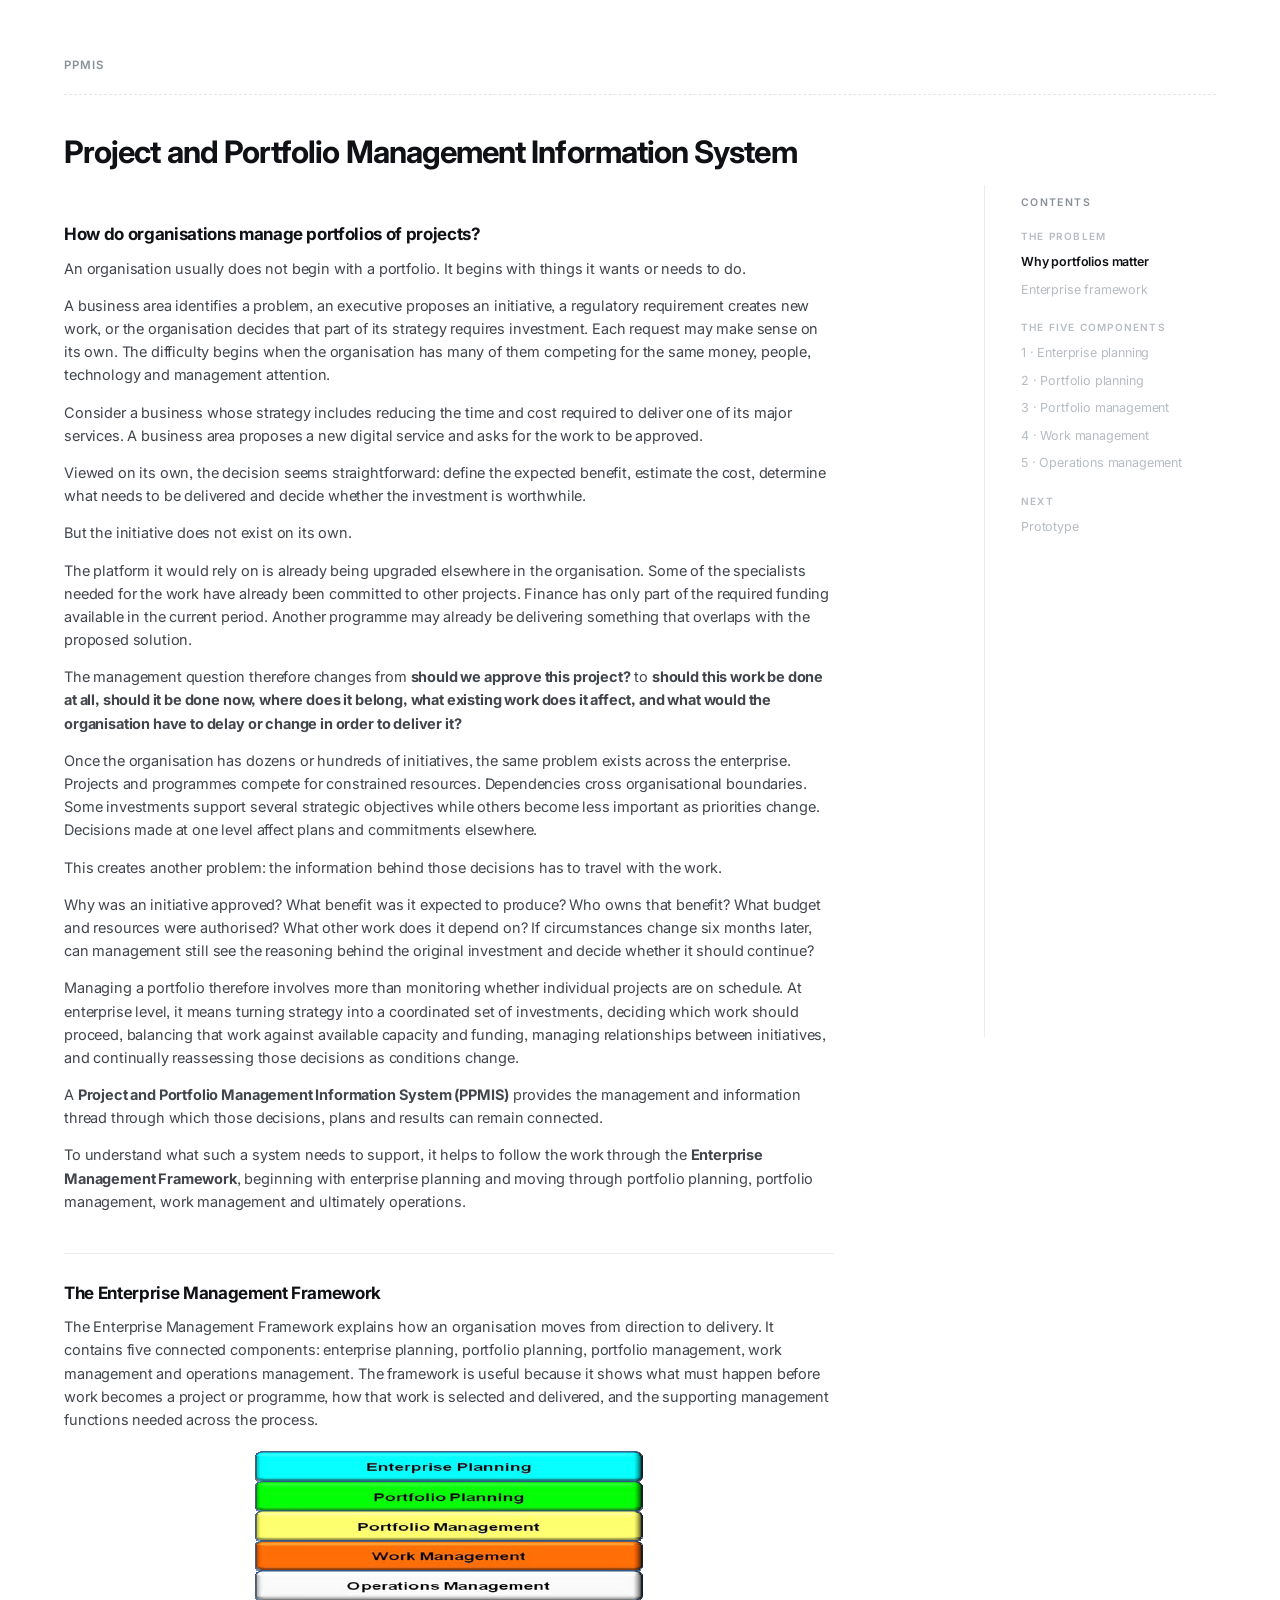
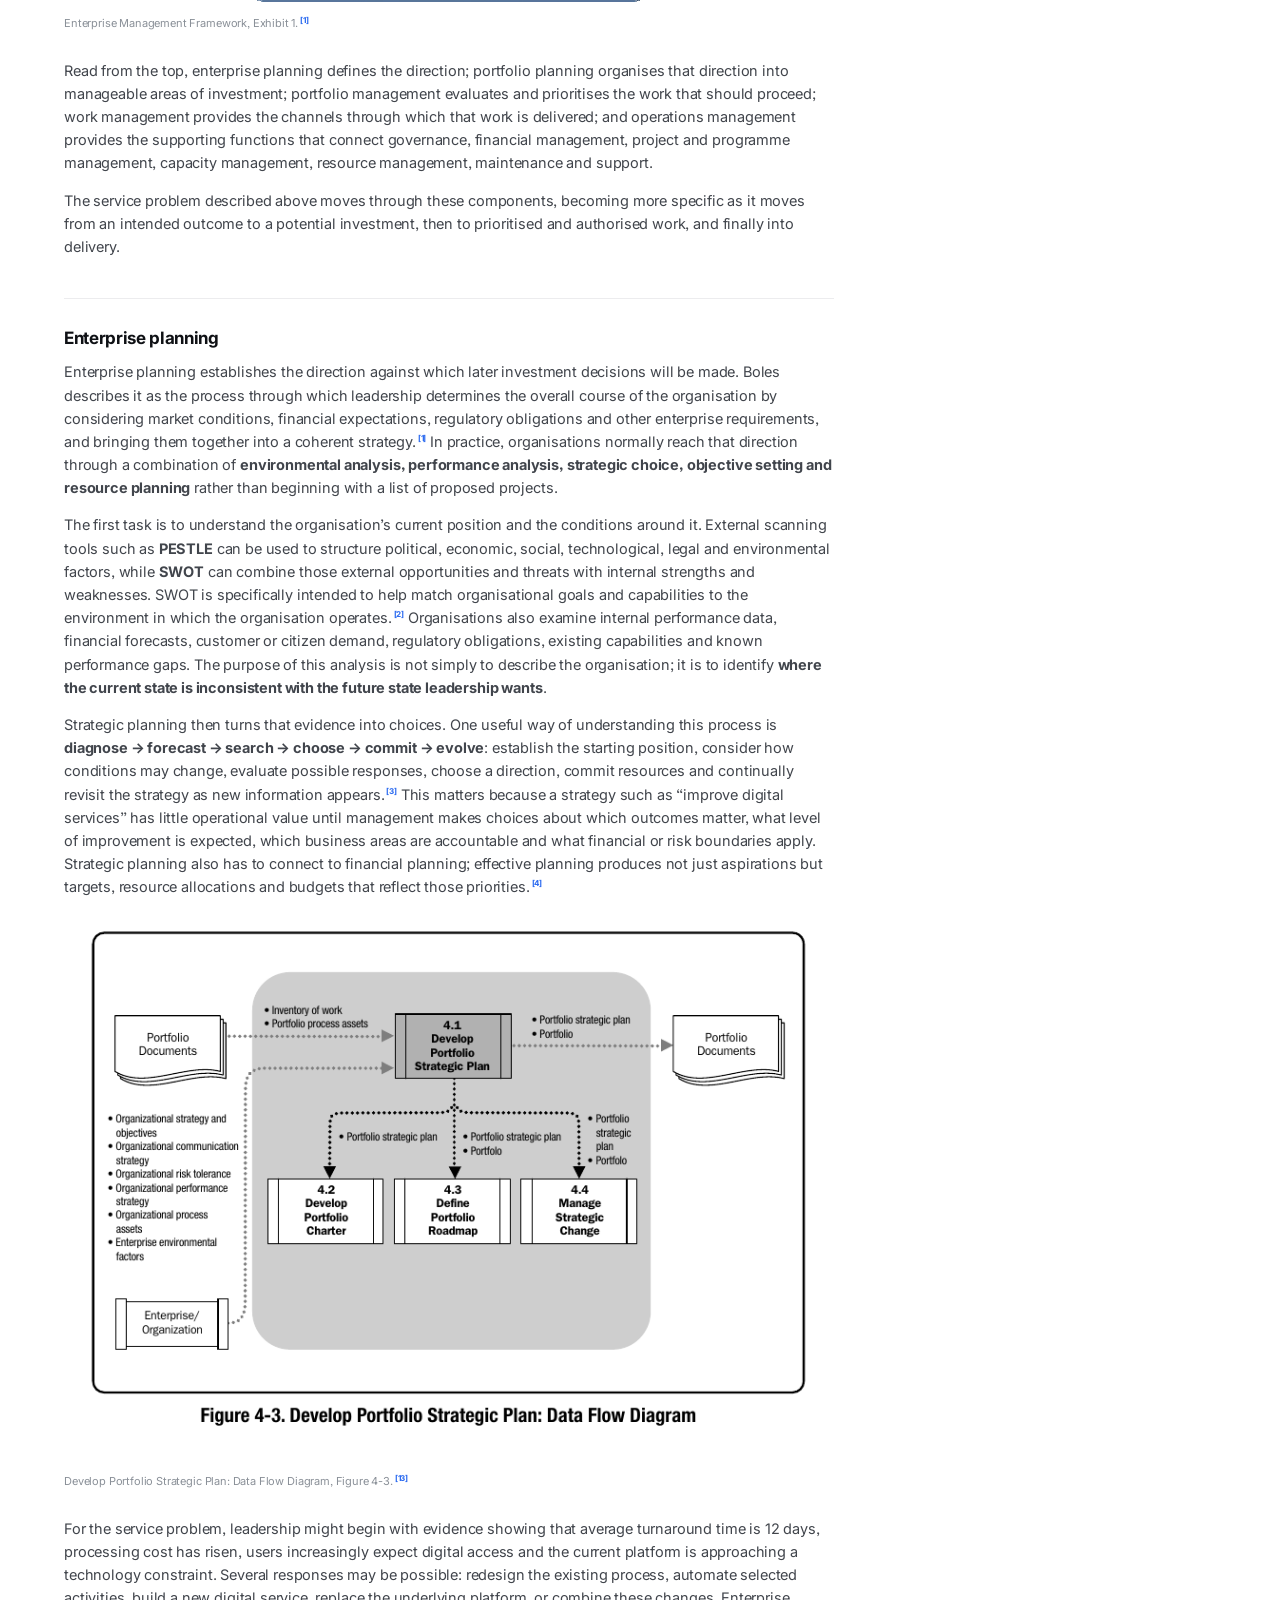
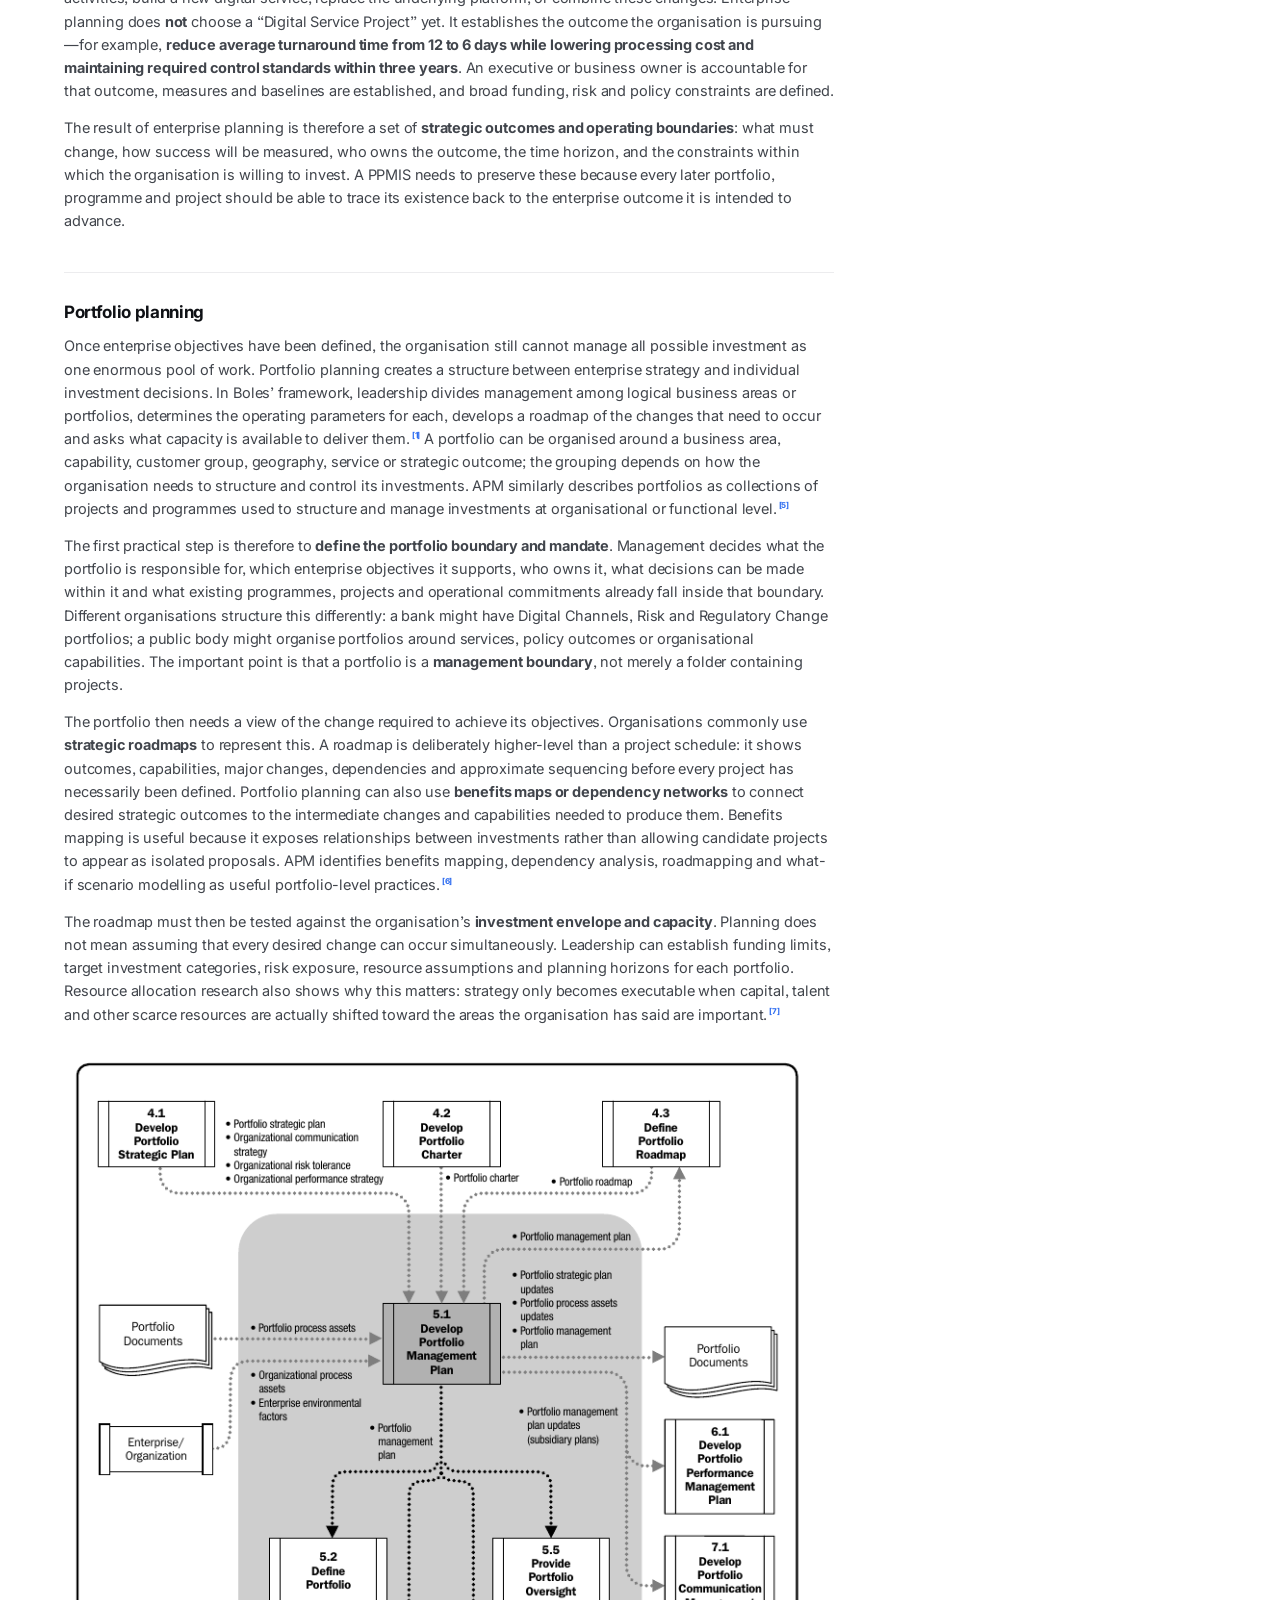
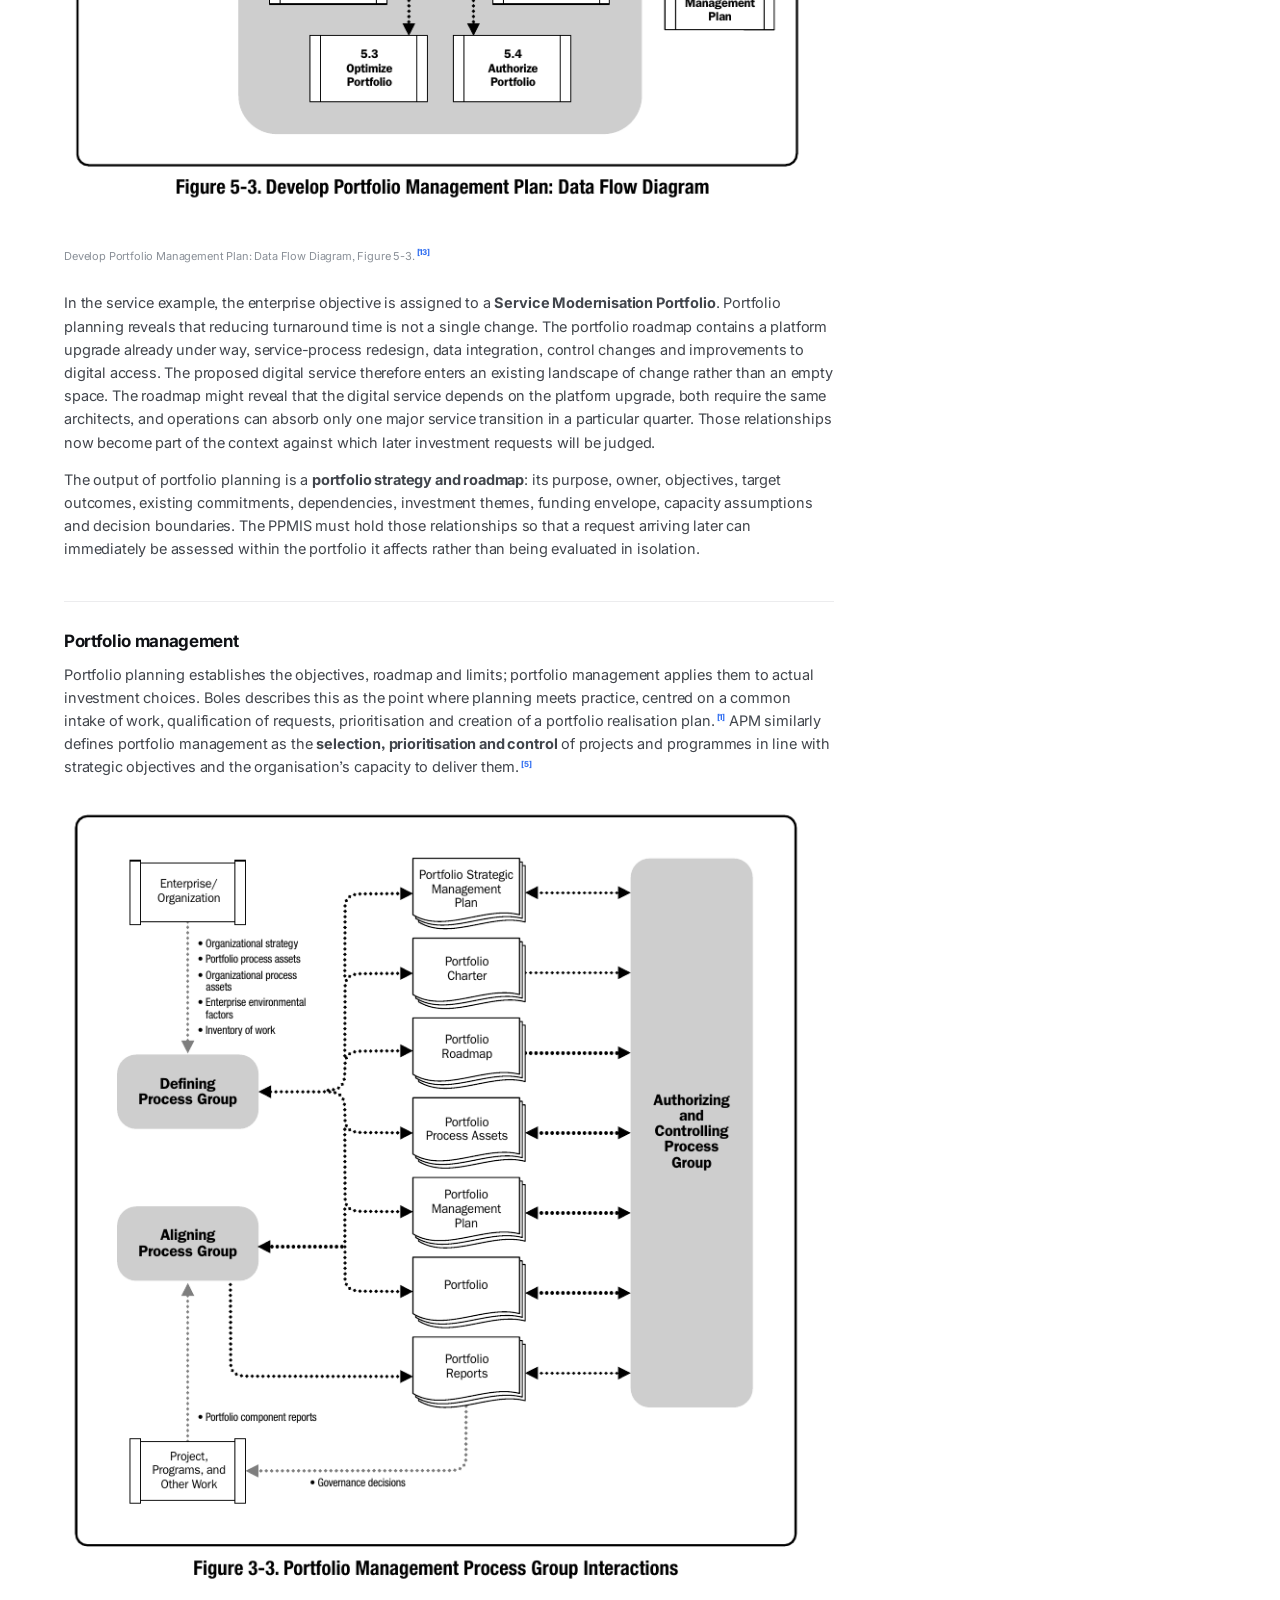
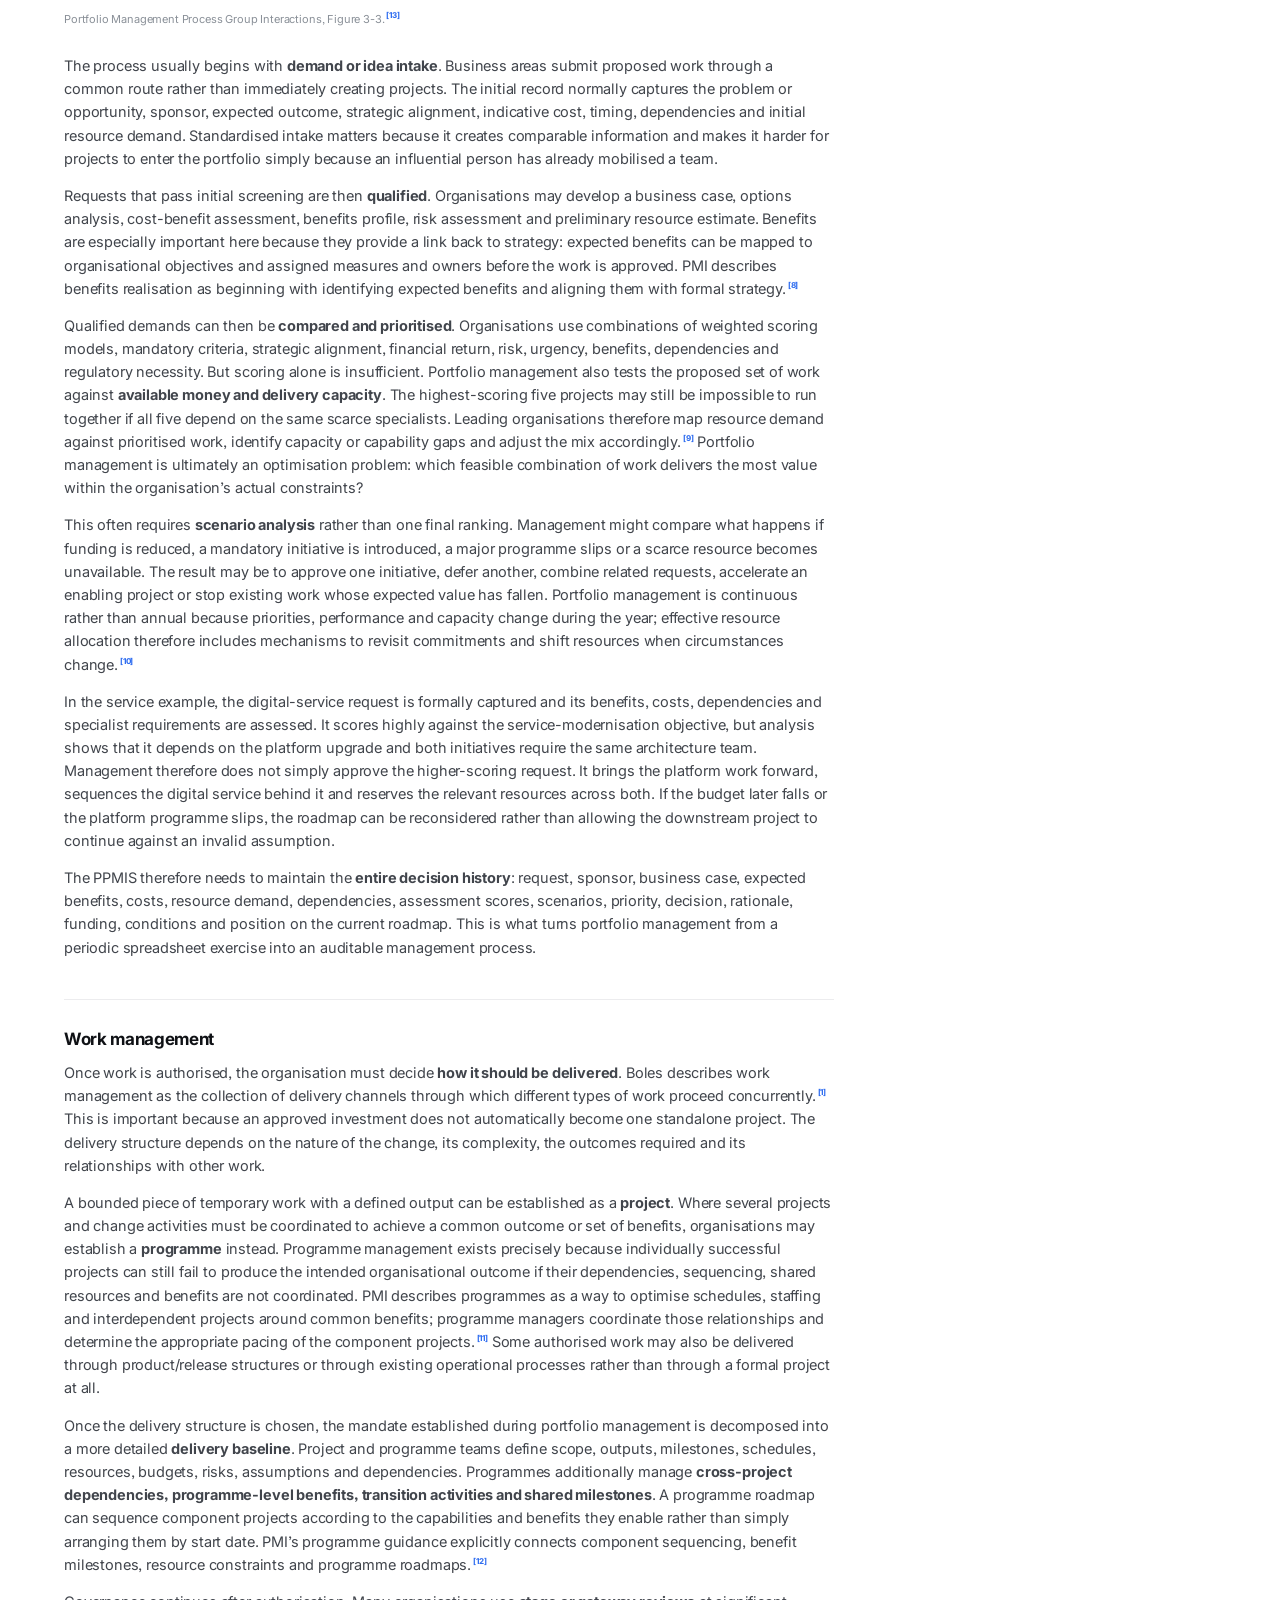
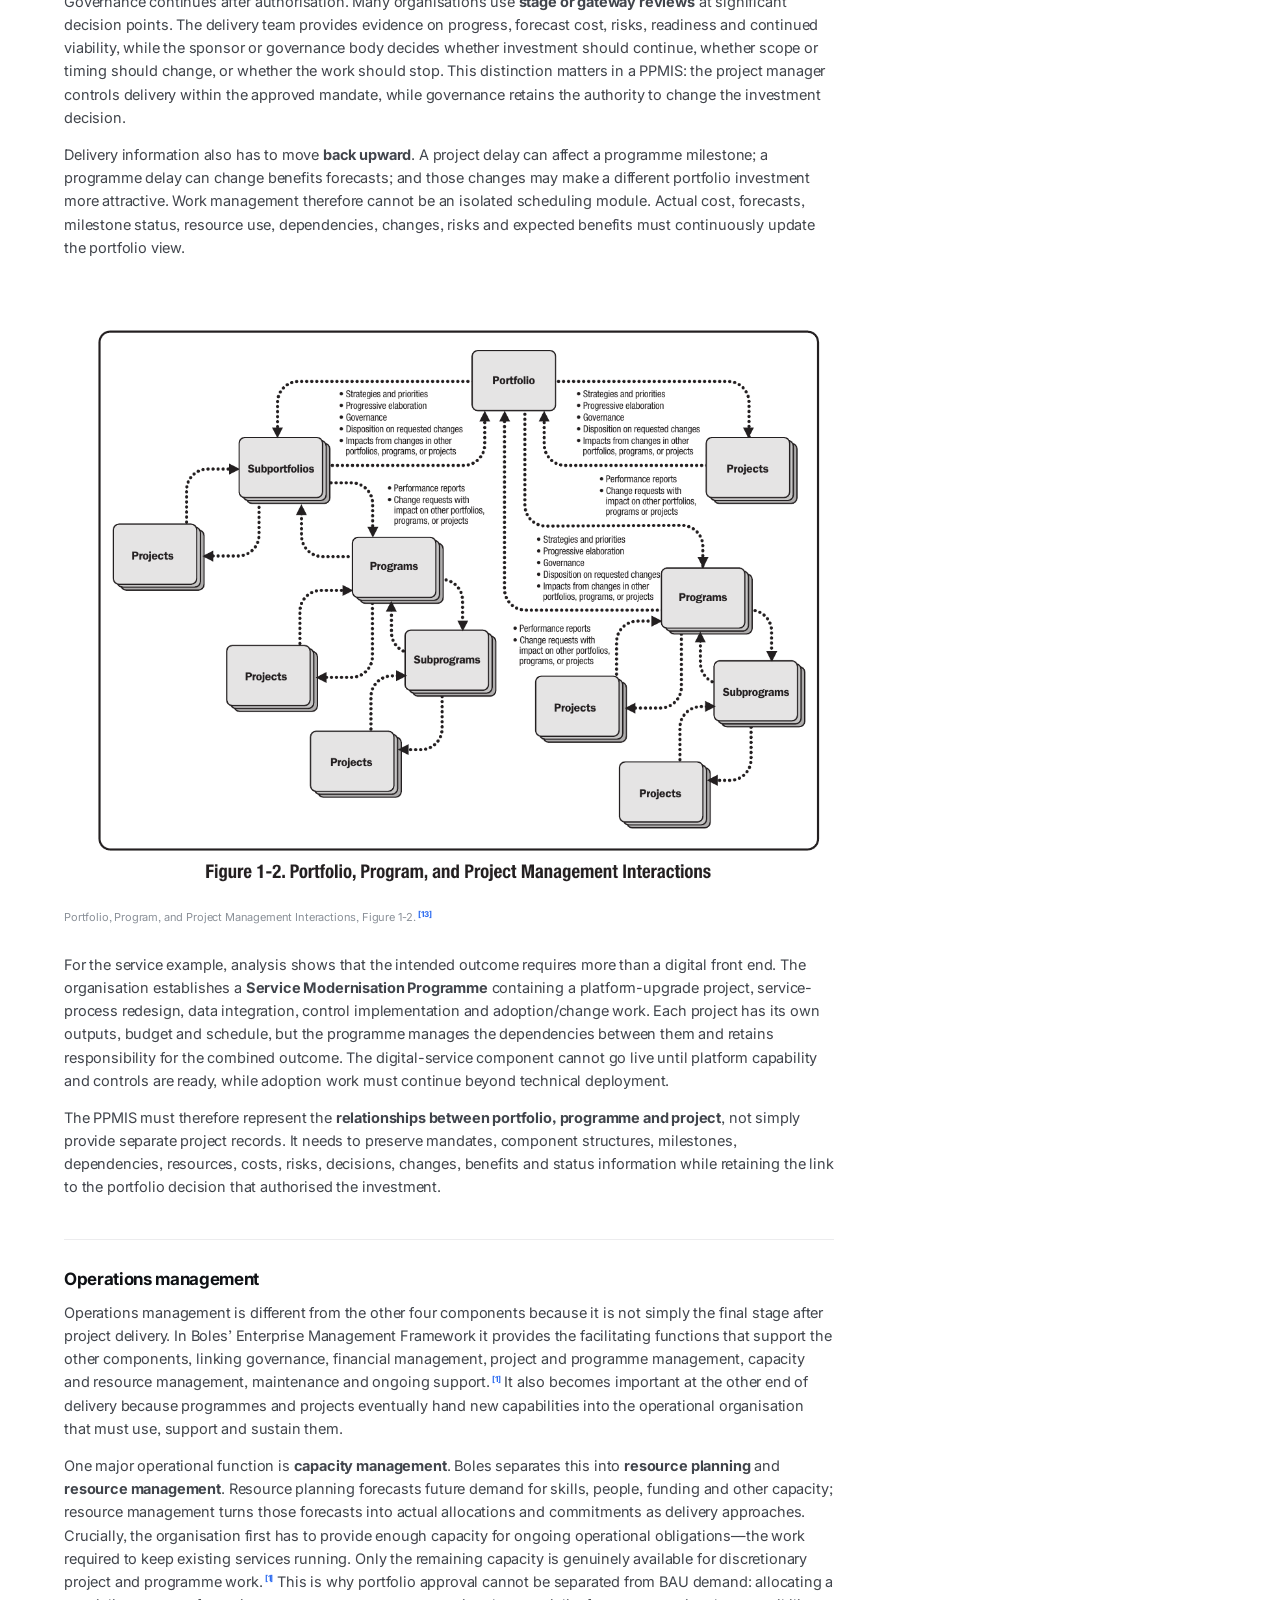
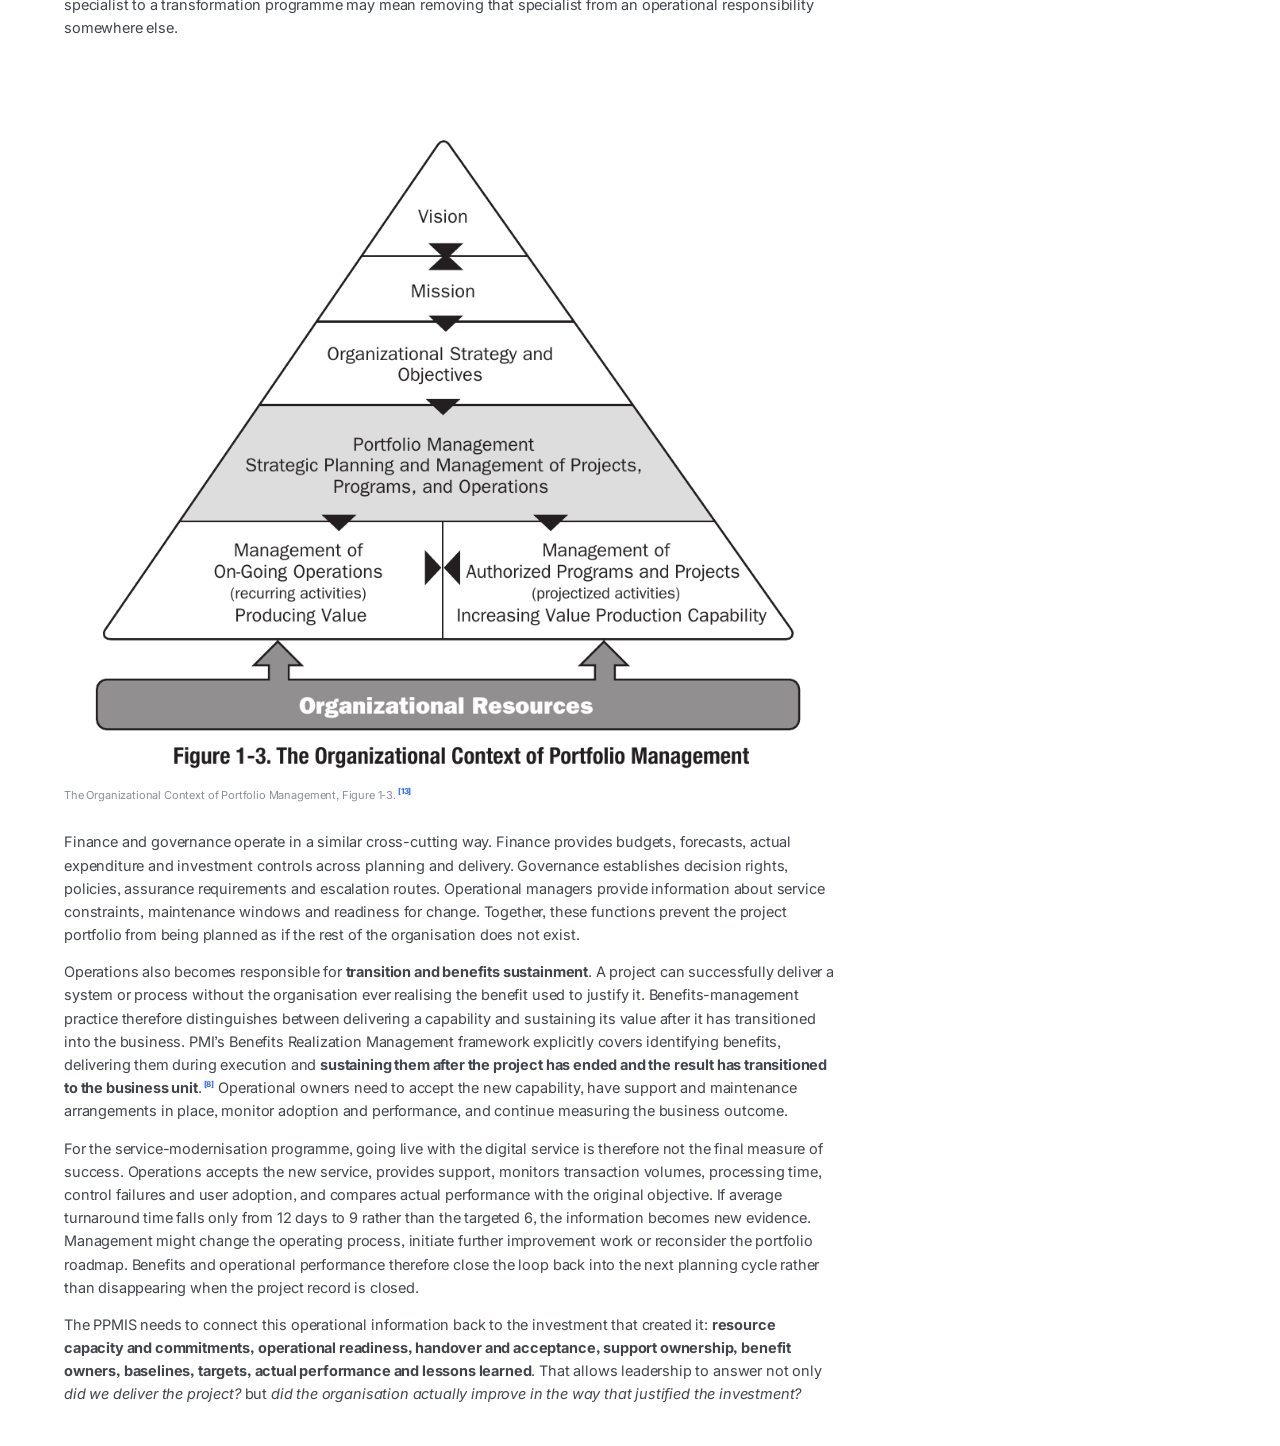
==== index.html @ 1fce7e05 "PPMIS" ====
<!doctype html>
<html lang="en">
  <head>
    <meta charset="UTF-8" />
    <meta name="viewport" content="width=device-width, initial-scale=1.0" />
    <title>PPMIS: From enterprise direction to delivered value</title>
    <link rel="preconnect" href="https://fonts.googleapis.com" />
    <link rel="preconnect" href="https://fonts.gstatic.com" crossorigin />
    <link
      href="https://fonts.googleapis.com/css2?family=Inter:wght@400;500;600;700;800&amp;display=swap"
      rel="stylesheet"
    />
    <link rel="stylesheet" href="styles.css" />
    <style>
      .source-figure {
        margin: 20px 0 27px;
        padding: 0;
        border: 0;
        background: transparent;
      }
      .source-figure img {
        display: block;
        width: auto;
        max-width: 100%;
        height: auto;
        margin: 0 auto;
      }
      .source-figure.wide img {
        width: 100%;
      }
      .source-figure figcaption {
        margin-top: 13px;
        padding-top: 0;
        border-top: 0;
        color: var(--muted);
        font-size: 11px;
        line-height: 1.5;
      }
      .source-figure.plain {
        padding: 0;
        border: 0;
        background: transparent;
      }
      .source-figure.plain figcaption {
        padding-top: 0;
        border-top: 0;
      }
      .cite {
        margin-left: 2px;
        vertical-align: super;
        font-size: 8px;
        font-weight: 750;
        line-height: 0;
      }
      .cite a {
        color: var(--blue);
        text-decoration: none;
      }
      .cite a:hover,
      .cite a:focus-visible {
        text-decoration: underline;
      }
      .content {
        max-width: 820px;
        padding-right: 50px;
      }
      @media (max-width: 1040px) {
        .grid {
          grid-template-columns: minmax(0, 1fr);
        }
        .toc {
          display: none;
        }
        .content {
          max-width: 780px;
          padding-right: 0;
        }
      }
    </style>
  </head>
  <body>
    <div class="page">
      <div class="crumb">
        <span>PPMIS</span>
      </div>
      <h1>Project and Portfolio Management Information System</h1>

      <div class="grid">
        <main class="content">
          <section class="sec" id="problem">
            <h3 class="sec-t">
              How do organisations manage portfolios of projects?
            </h3>
            <p>
              An organisation usually does not begin with a portfolio. It begins
              with things it wants or needs to do.
            </p>
            <p>
              A business area identifies a problem, an executive proposes an
              initiative, a regulatory requirement creates new work, or the
              organisation decides that part of its strategy requires
              investment. Each request may make sense on its own. The difficulty
              begins when the organisation has many of them competing for the
              same money, people, technology and management attention.
            </p>
            <p>
              Consider a business whose strategy includes reducing the time and
              cost required to deliver one of its major services. A business
              area proposes a new digital service and asks for the work to be
              approved.
            </p>
            <p>
              Viewed on its own, the decision seems straightforward: define the
              expected benefit, estimate the cost, determine what needs to be
              delivered and decide whether the investment is worthwhile.
            </p>
            <p>But the initiative does not exist on its own.</p>
            <p>
              The platform it would rely on is already being upgraded elsewhere
              in the organisation. Some of the specialists needed for the work
              have already been committed to other projects. Finance has only
              part of the required funding available in the current period.
              Another programme may already be delivering something that
              overlaps with the proposed solution.
            </p>
            <p>
              The management question therefore changes from
              <strong>should we approve this project?</strong> to
              <strong
                >should this work be done at all, should it be done now, where
                does it belong, what existing work does it affect, and what
                would the organisation have to delay or change in order to
                deliver it?</strong
              >
            </p>
            <p>
              Once the organisation has dozens or hundreds of initiatives, the
              same problem exists across the enterprise. Projects and programmes
              compete for constrained resources. Dependencies cross
              organisational boundaries. Some investments support several
              strategic objectives while others become less important as
              priorities change. Decisions made at one level affect plans and
              commitments elsewhere.
            </p>
            <p>
              This creates another problem: the information behind those
              decisions has to travel with the work.
            </p>
            <p>
              Why was an initiative approved? What benefit was it expected to
              produce? Who owns that benefit? What budget and resources were
              authorised? What other work does it depend on? If circumstances
              change six months later, can management still see the reasoning
              behind the original investment and decide whether it should
              continue?
            </p>
            <p>
              Managing a portfolio therefore involves more than monitoring
              whether individual projects are on schedule. At enterprise level,
              it means turning strategy into a coordinated set of investments,
              deciding which work should proceed, balancing that work against
              available capacity and funding, managing relationships between
              initiatives, and continually reassessing those decisions as
              conditions change.
            </p>
            <p>
              A
              <strong
                >Project and Portfolio Management Information System
                (PPMIS)</strong
              >
              provides the management and information thread through which those
              decisions, plans and results can remain connected.
            </p>
            <p>
              To understand what such a system needs to support, it helps to
              follow the work through the
              <strong>Enterprise Management Framework</strong>, beginning with
              enterprise planning and moving through portfolio planning,
              portfolio management, work management and ultimately operations.
            </p>
          </section>

          <section class="sec" id="framework">
            <h3 class="sec-t">The Enterprise Management Framework</h3>
            <p>
              The Enterprise Management Framework explains how an organisation
              moves from direction to delivery. It contains five connected
              components: enterprise planning, portfolio planning, portfolio
              management, work management and operations management. The
              framework is useful because it shows what must happen before work
              becomes a project or programme, how that work is selected and
              delivered, and the supporting management functions needed across
              the process.
            </p>
            <figure class="source-figure plain">
              <a
                href="https://www.pmi.org/learning/library/work-delivery-process-project-portfolio-management-6680"
                target="_blank"
                rel="noopener"
              >
                <img
                  src="assets/pmi-enterprise-management-framework.jpg"
                  alt="PMI Enterprise Management Framework showing enterprise planning, portfolio planning, portfolio management, work management and operations management"
                />
              </a>
              <figcaption>
                Enterprise Management Framework, Exhibit 1.<sup class="cite"
                  ><a
                    href="https://www.pmi.org/learning/library/work-delivery-process-project-portfolio-management-6680"
                    target="_blank"
                    rel="noopener"
                    aria-label="Source 1"
                    >[1]</a
                  ></sup
                >
              </figcaption>
            </figure>

            <p>
              Read from the top, enterprise planning defines the direction;
              portfolio planning organises that direction into manageable areas
              of investment; portfolio management evaluates and prioritises the
              work that should proceed; work management provides the channels
              through which that work is delivered; and operations management
              provides the supporting functions that connect governance,
              financial management, project and programme management, capacity
              management, resource management, maintenance and support.
            </p>
            <p>
              The service problem described above moves through these
              components, becoming more specific as it moves from an intended
              outcome to a potential investment, then to prioritised and
              authorised work, and finally into delivery.
            </p>
          </section>

          <section class="sec" id="enterprise-planning">
            <h3 class="sec-t">Enterprise planning</h3>
            <p>
              Enterprise planning establishes the direction against which later
              investment decisions will be made. Boles describes it as the
              process through which leadership determines the overall course of
              the organisation by considering market conditions, financial
              expectations, regulatory obligations and other enterprise
              requirements, and bringing them together into a coherent
              strategy.<sup class="cite"
                ><a
                  href="https://www.pmi.org/learning/library/work-delivery-process-project-portfolio-management-6680"
                  target="_blank"
                  rel="noopener"
                  aria-label="Source 1"
                  >[1]</a
                ></sup
              >
              In practice, organisations normally reach that direction through a
              combination of
              <strong
                >environmental analysis, performance analysis, strategic choice,
                objective setting and resource planning</strong
              >
              rather than beginning with a list of proposed projects.
            </p>
            <p>
              The first task is to understand the organisation’s current
              position and the conditions around it. External scanning tools
              such as <strong>PESTLE</strong> can be used to structure
              political, economic, social, technological, legal and
              environmental factors, while <strong>SWOT</strong> can combine
              those external opportunities and threats with internal strengths
              and weaknesses. SWOT is specifically intended to help match
              organisational goals and capabilities to the environment in which
              the organisation operates.<sup class="cite"
                ><a
                  href="https://www.cipd.org/en/knowledge/factsheets/swot-analysis-factsheet/"
                  target="_blank"
                  rel="noopener"
                  aria-label="Source 2"
                  >[2]</a
                ></sup
              >
              Organisations also examine internal performance data, financial
              forecasts, customer or citizen demand, regulatory obligations,
              existing capabilities and known performance gaps. The purpose of
              this analysis is not simply to describe the organisation; it is to
              identify
              <strong
                >where the current state is inconsistent with the future state
                leadership wants</strong
              >.
            </p>
            <p>
              Strategic planning then turns that evidence into choices. One
              useful way of understanding this process is
              <strong
                >diagnose → forecast → search → choose → commit → evolve</strong
              >: establish the starting position, consider how conditions may
              change, evaluate possible responses, choose a direction, commit
              resources and continually revisit the strategy as new information
              appears.<sup class="cite"
                ><a
                  href="https://www.mckinsey.com/capabilities/strategy-and-corporate-finance/our-insights/mastering-the-building-blocks-of-strategy"
                  target="_blank"
                  rel="noopener"
                  aria-label="Source 3"
                  >[3]</a
                ></sup
              >
              This matters because a strategy such as “improve digital services”
              has little operational value until management makes choices about
              which outcomes matter, what level of improvement is expected,
              which business areas are accountable and what financial or risk
              boundaries apply. Strategic planning also has to connect to
              financial planning; effective planning produces not just
              aspirations but targets, resource allocations and budgets that
              reflect those priorities.<sup class="cite"
                ><a
                  href="https://www.mckinsey.com/capabilities/strategy-and-corporate-finance/our-insights/how-to-improve-strategic-planning"
                  target="_blank"
                  rel="noopener"
                  aria-label="Source 4"
                  >[4]</a
                ></sup
              >
            </p>

            <figure class="source-figure wide">
              <a
                href="https://www.pmi.org/-/media/pmi/documents/public/pdf/certifications/standard-for-portfolio-management-third-edition.pdf"
                target="_blank"
                rel="noopener"
              >
                <img
                  src="assets/pmi-develop-portfolio-strategic-plan.png"
                  alt="PMI data flow diagram showing organisational strategy, existing portfolio information and enterprise factors feeding the development of the portfolio strategic plan"
                />
              </a>
              <figcaption>
                Develop Portfolio Strategic Plan: Data Flow Diagram, Figure
                4-3.<sup class="cite"
                  ><a
                    href="https://www.pmi.org/-/media/pmi/documents/public/pdf/certifications/standard-for-portfolio-management-third-edition.pdf"
                    target="_blank"
                    rel="noopener"
                    aria-label="Source 13"
                    >[13]</a
                  ></sup
                >
              </figcaption>
            </figure>

            <p>
              For the service problem, leadership might begin with evidence
              showing that average turnaround time is 12 days, processing cost
              has risen, users increasingly expect digital access and the
              current platform is approaching a technology constraint. Several
              responses may be possible: redesign the existing process, automate
              selected activities, build a new digital service, replace the
              underlying platform, or combine these changes. Enterprise planning
              does <strong>not</strong> choose a “Digital Service Project” yet.
              It establishes the outcome the organisation is pursuing—for
              example,
              <strong
                >reduce average turnaround time from 12 to 6 days while lowering
                processing cost and maintaining required control standards
                within three years</strong
              >. An executive or business owner is accountable for that outcome,
              measures and baselines are established, and broad funding, risk
              and policy constraints are defined.
            </p>
            <p>
              The result of enterprise planning is therefore a set of
              <strong>strategic outcomes and operating boundaries</strong>: what
              must change, how success will be measured, who owns the outcome,
              the time horizon, and the constraints within which the
              organisation is willing to invest. A PPMIS needs to preserve these
              because every later portfolio, programme and project should be
              able to trace its existence back to the enterprise outcome it is
              intended to advance.
            </p>
          </section>

          <section class="sec" id="portfolio-planning">
            <h3 class="sec-t">Portfolio planning</h3>
            <p>
              Once enterprise objectives have been defined, the organisation
              still cannot manage all possible investment as one enormous pool
              of work. Portfolio planning creates a structure between enterprise
              strategy and individual investment decisions. In Boles’ framework,
              leadership divides management among logical business areas or
              portfolios, determines the operating parameters for each, develops
              a roadmap of the changes that need to occur and asks what capacity
              is available to deliver them.<sup class="cite"
                ><a
                  href="https://www.pmi.org/learning/library/work-delivery-process-project-portfolio-management-6680"
                  target="_blank"
                  rel="noopener"
                  aria-label="Source 1"
                  >[1]</a
                ></sup
              >
              A portfolio can be organised around a business area, capability,
              customer group, geography, service or strategic outcome; the
              grouping depends on how the organisation needs to structure and
              control its investments. APM similarly describes portfolios as
              collections of projects and programmes used to structure and
              manage investments at organisational or functional level.<sup
                class="cite"
                ><a
                  href="https://www.apm.org.uk/resources/what-is-project-management/what-is-portfolio-management/"
                  target="_blank"
                  rel="noopener"
                  aria-label="Source 5"
                  >[5]</a
                ></sup
              >
            </p>
            <p>
              The first practical step is therefore to
              <strong>define the portfolio boundary and mandate</strong>.
              Management decides what the portfolio is responsible for, which
              enterprise objectives it supports, who owns it, what decisions can
              be made within it and what existing programmes, projects and
              operational commitments already fall inside that boundary.
              Different organisations structure this differently: a bank might
              have Digital Channels, Risk and Regulatory Change portfolios; a
              public body might organise portfolios around services, policy
              outcomes or organisational capabilities. The important point is
              that a portfolio is a <strong>management boundary</strong>, not
              merely a folder containing projects.
            </p>
            <p>
              The portfolio then needs a view of the change required to achieve
              its objectives. Organisations commonly use
              <strong>strategic roadmaps</strong> to represent this. A roadmap
              is deliberately higher-level than a project schedule: it shows
              outcomes, capabilities, major changes, dependencies and
              approximate sequencing before every project has necessarily been
              defined. Portfolio planning can also use
              <strong>benefits maps or dependency networks</strong> to connect
              desired strategic outcomes to the intermediate changes and
              capabilities needed to produce them. Benefits mapping is useful
              because it exposes relationships between investments rather than
              allowing candidate projects to appear as isolated proposals. APM
              identifies benefits mapping, dependency analysis, roadmapping and
              what-if scenario modelling as useful portfolio-level
              practices.<sup class="cite"
                ><a
                  href="https://www.apm.org.uk/blog/maximising-organisational-success-through-benefits-management-and-portfolio-prioritisation/"
                  target="_blank"
                  rel="noopener"
                  aria-label="Source 6"
                  >[6]</a
                ></sup
              >
            </p>
            <p>
              The roadmap must then be tested against the organisation’s
              <strong>investment envelope and capacity</strong>. Planning does
              not mean assuming that every desired change can occur
              simultaneously. Leadership can establish funding limits, target
              investment categories, risk exposure, resource assumptions and
              planning horizons for each portfolio. Resource allocation research
              also shows why this matters: strategy only becomes executable when
              capital, talent and other scarce resources are actually shifted
              toward the areas the organisation has said are important.<sup
                class="cite"
                ><a
                  href="https://www.mckinsey.com/capabilities/strategy-and-corporate-finance/our-insights/keep-calm-and-allocate-capital-six-process-improvements"
                  target="_blank"
                  rel="noopener"
                  aria-label="Source 7"
                  >[7]</a
                ></sup
              >
            </p>

            <figure class="source-figure wide">
              <a
                href="https://www.pmi.org/-/media/pmi/documents/public/pdf/certifications/standard-for-portfolio-management-third-edition.pdf"
                target="_blank"
                rel="noopener"
              >
                <img
                  src="assets/pmi-develop-portfolio-management-plan.png"
                  alt="PMI data flow diagram showing the strategic plan, charter and roadmap feeding the development of the portfolio management plan and its supporting management processes"
                />
              </a>
              <figcaption>
                Develop Portfolio Management Plan: Data Flow Diagram, Figure
                5-3.<sup class="cite"
                  ><a
                    href="https://www.pmi.org/-/media/pmi/documents/public/pdf/certifications/standard-for-portfolio-management-third-edition.pdf"
                    target="_blank"
                    rel="noopener"
                    aria-label="Source 13"
                    >[13]</a
                  ></sup
                >
              </figcaption>
            </figure>

            <p>
              In the service example, the enterprise objective is assigned to a
              <strong>Service Modernisation Portfolio</strong>. Portfolio
              planning reveals that reducing turnaround time is not a single
              change. The portfolio roadmap contains a platform upgrade already
              under way, service-process redesign, data integration, control
              changes and improvements to digital access. The proposed digital
              service therefore enters an existing landscape of change rather
              than an empty space. The roadmap might reveal that the digital
              service depends on the platform upgrade, both require the same
              architects, and operations can absorb only one major service
              transition in a particular quarter. Those relationships now become
              part of the context against which later investment requests will
              be judged.
            </p>
            <p>
              The output of portfolio planning is a
              <strong>portfolio strategy and roadmap</strong>: its purpose,
              owner, objectives, target outcomes, existing commitments,
              dependencies, investment themes, funding envelope, capacity
              assumptions and decision boundaries. The PPMIS must hold those
              relationships so that a request arriving later can immediately be
              assessed within the portfolio it affects rather than being
              evaluated in isolation.
            </p>
          </section>

          <section class="sec" id="portfolio-management">
            <h3 class="sec-t">Portfolio management</h3>
            <p>
              Portfolio planning establishes the objectives, roadmap and limits;
              portfolio management applies them to actual investment choices.
              Boles describes this as the point where planning meets practice,
              centred on a common intake of work, qualification of requests,
              prioritisation and creation of a portfolio realisation plan.<sup
                class="cite"
                ><a
                  href="https://www.pmi.org/learning/library/work-delivery-process-project-portfolio-management-6680"
                  target="_blank"
                  rel="noopener"
                  aria-label="Source 1"
                  >[1]</a
                ></sup
              >
              APM similarly defines portfolio management as the
              <strong>selection, prioritisation and control</strong> of projects
              and programmes in line with strategic objectives and the
              organisation’s capacity to deliver them.<sup class="cite"
                ><a
                  href="https://www.apm.org.uk/resources/what-is-project-management/what-is-portfolio-management/"
                  target="_blank"
                  rel="noopener"
                  aria-label="Source 5"
                  >[5]</a
                ></sup
              >
            </p>

            <figure class="source-figure wide">
              <a
                href="https://www.pmi.org/-/media/pmi/documents/public/pdf/certifications/standard-for-portfolio-management-third-edition.pdf"
                target="_blank"
                rel="noopener"
              >
                <img
                  src="assets/pmi-process-group-interactions.png"
                  alt="PMI portfolio management process group interactions linking strategy and work inventory to defining, aligning, authorising and controlling, projects, programmes and results"
                />
              </a>
              <figcaption>
                Portfolio Management Process Group Interactions, Figure 3-3.<sup
                  class="cite"
                  ><a
                    href="https://www.pmi.org/-/media/pmi/documents/public/pdf/certifications/standard-for-portfolio-management-third-edition.pdf"
                    target="_blank"
                    rel="noopener"
                    aria-label="Source 13"
                    >[13]</a
                  ></sup
                >
              </figcaption>
            </figure>

            <p>
              The process usually begins with
              <strong>demand or idea intake</strong>. Business areas submit
              proposed work through a common route rather than immediately
              creating projects. The initial record normally captures the
              problem or opportunity, sponsor, expected outcome, strategic
              alignment, indicative cost, timing, dependencies and initial
              resource demand. Standardised intake matters because it creates
              comparable information and makes it harder for projects to enter
              the portfolio simply because an influential person has already
              mobilised a team.
            </p>
            <p>
              Requests that pass initial screening are then
              <strong>qualified</strong>. Organisations may develop a business
              case, options analysis, cost-benefit assessment, benefits profile,
              risk assessment and preliminary resource estimate. Benefits are
              especially important here because they provide a link back to
              strategy: expected benefits can be mapped to organisational
              objectives and assigned measures and owners before the work is
              approved. PMI describes benefits realisation as beginning with
              identifying expected benefits and aligning them with formal
              strategy.<sup class="cite"
                ><a
                  href="https://www.pmi.org/learning/thought-leadership/series/benefits-realization/benefits-realization-management-framework"
                  target="_blank"
                  rel="noopener"
                  aria-label="Source 8"
                  >[8]</a
                ></sup
              >
            </p>
            <p>
              Qualified demands can then be
              <strong>compared and prioritised</strong>. Organisations use
              combinations of weighted scoring models, mandatory criteria,
              strategic alignment, financial return, risk, urgency, benefits,
              dependencies and regulatory necessity. But scoring alone is
              insufficient. Portfolio management also tests the proposed set of
              work against
              <strong>available money and delivery capacity</strong>. The
              highest-scoring five projects may still be impossible to run
              together if all five depend on the same scarce specialists.
              Leading organisations therefore map resource demand against
              prioritised work, identify capacity or capability gaps and adjust
              the mix accordingly.<sup class="cite"
                ><a
                  href="https://www.mckinsey.com/capabilities/operations/our-insights/matching-the-right-projects-with-the-right-resources"
                  target="_blank"
                  rel="noopener"
                  aria-label="Source 9"
                  >[9]</a
                ></sup
              >
              Portfolio management is ultimately an optimisation problem: which
              feasible combination of work delivers the most value within the
              organisation’s actual constraints?
            </p>
            <p>
              This often requires <strong>scenario analysis</strong> rather than
              one final ranking. Management might compare what happens if
              funding is reduced, a mandatory initiative is introduced, a major
              programme slips or a scarce resource becomes unavailable. The
              result may be to approve one initiative, defer another, combine
              related requests, accelerate an enabling project or stop existing
              work whose expected value has fallen. Portfolio management is
              continuous rather than annual because priorities, performance and
              capacity change during the year; effective resource allocation
              therefore includes mechanisms to revisit commitments and shift
              resources when circumstances change.<sup class="cite"
                ><a
                  href="https://www.mckinsey.com/capabilities/strategy-and-corporate-finance/our-insights/keep-calm-and-allocate-capital-six-process-improvements"
                  target="_blank"
                  rel="noopener"
                  aria-label="Source 10"
                  >[10]</a
                ></sup
              >
            </p>
            <p>
              In the service example, the digital-service request is formally
              captured and its benefits, costs, dependencies and specialist
              requirements are assessed. It scores highly against the
              service-modernisation objective, but analysis shows that it
              depends on the platform upgrade and both initiatives require the
              same architecture team. Management therefore does not simply
              approve the higher-scoring request. It brings the platform work
              forward, sequences the digital service behind it and reserves the
              relevant resources across both. If the budget later falls or the
              platform programme slips, the roadmap can be reconsidered rather
              than allowing the downstream project to continue against an
              invalid assumption.
            </p>
            <p>
              The PPMIS therefore needs to maintain the
              <strong>entire decision history</strong>: request, sponsor,
              business case, expected benefits, costs, resource demand,
              dependencies, assessment scores, scenarios, priority, decision,
              rationale, funding, conditions and position on the current
              roadmap. This is what turns portfolio management from a periodic
              spreadsheet exercise into an auditable management process.
            </p>
          </section>

          <section class="sec" id="work-management">
            <h3 class="sec-t">Work management</h3>
            <p>
              Once work is authorised, the organisation must decide
              <strong>how it should be delivered</strong>. Boles describes work
              management as the collection of delivery channels through which
              different types of work proceed concurrently.<sup class="cite"
                ><a
                  href="https://www.pmi.org/learning/library/work-delivery-process-project-portfolio-management-6680"
                  target="_blank"
                  rel="noopener"
                  aria-label="Source 1"
                  >[1]</a
                ></sup
              >
              This is important because an approved investment does not
              automatically become one standalone project. The delivery
              structure depends on the nature of the change, its complexity, the
              outcomes required and its relationships with other work.
            </p>
            <p>
              A bounded piece of temporary work with a defined output can be
              established as a <strong>project</strong>. Where several projects
              and change activities must be coordinated to achieve a common
              outcome or set of benefits, organisations may establish a
              <strong>programme</strong> instead. Programme management exists
              precisely because individually successful projects can still fail
              to produce the intended organisational outcome if their
              dependencies, sequencing, shared resources and benefits are not
              coordinated. PMI describes programmes as a way to optimise
              schedules, staffing and interdependent projects around common
              benefits; programme managers coordinate those relationships and
              determine the appropriate pacing of the component projects.<sup
                class="cite"
                ><a
                  href="https://www.pmi.org/learning/library/2019/04/07/15/41/new-pmi-standard-pm-8179"
                  target="_blank"
                  rel="noopener"
                  aria-label="Source 11"
                  >[11]</a
                ></sup
              >
              Some authorised work may also be delivered through product/release
              structures or through existing operational processes rather than
              through a formal project at all.
            </p>
            <p>
              Once the delivery structure is chosen, the mandate established
              during portfolio management is decomposed into a more detailed
              <strong>delivery baseline</strong>. Project and programme teams
              define scope, outputs, milestones, schedules, resources, budgets,
              risks, assumptions and dependencies. Programmes additionally
              manage
              <strong
                >cross-project dependencies, programme-level benefits,
                transition activities and shared milestones</strong
              >. A programme roadmap can sequence component projects according
              to the capabilities and benefits they enable rather than simply
              arranging them by start date. PMI’s programme guidance explicitly
              connects component sequencing, benefit milestones, resource
              constraints and programme roadmaps.<sup class="cite"
                ><a
                  href="https://www.pmi.org/learning/library/earned-benefit-method-program-performance-6180"
                  target="_blank"
                  rel="noopener"
                  aria-label="Source 12"
                  >[12]</a
                ></sup
              >
            </p>
            <p>
              Governance continues after authorisation. Many organisations use
              <strong>stage or gateway reviews</strong> at significant decision
              points. The delivery team provides evidence on progress, forecast
              cost, risks, readiness and continued viability, while the sponsor
              or governance body decides whether investment should continue,
              whether scope or timing should change, or whether the work should
              stop. This distinction matters in a PPMIS: the project manager
              controls delivery within the approved mandate, while governance
              retains the authority to change the investment decision.
            </p>
            <p>
              Delivery information also has to move
              <strong>back upward</strong>. A project delay can affect a
              programme milestone; a programme delay can change benefits
              forecasts; and those changes may make a different portfolio
              investment more attractive. Work management therefore cannot be an
              isolated scheduling module. Actual cost, forecasts, milestone
              status, resource use, dependencies, changes, risks and expected
              benefits must continuously update the portfolio view.
            </p>

            <figure class="source-figure wide">
              <a
                href="https://www.pmi.org/-/media/pmi/documents/public/pdf/certifications/standard-for-portfolio-management-third-edition.pdf"
                target="_blank"
                rel="noopener"
              >
                <img
                  src="assets/pmi-portfolio-program-project-interactions.png"
                  alt="PMI diagram showing management interactions among a portfolio, subportfolios, programmes, subprogrammes and projects"
                />
              </a>
              <figcaption>
                Portfolio, Program, and Project Management Interactions, Figure
                1-2.<sup class="cite"
                  ><a
                    href="https://www.pmi.org/-/media/pmi/documents/public/pdf/certifications/standard-for-portfolio-management-third-edition.pdf"
                    target="_blank"
                    rel="noopener"
                    aria-label="Source 13"
                    >[13]</a
                  ></sup
                >
              </figcaption>
            </figure>

            <p>
              For the service example, analysis shows that the intended outcome
              requires more than a digital front end. The organisation
              establishes a <strong>Service Modernisation Programme</strong>
              containing a platform-upgrade project, service-process redesign,
              data integration, control implementation and adoption/change work.
              Each project has its own outputs, budget and schedule, but the
              programme manages the dependencies between them and retains
              responsibility for the combined outcome. The digital-service
              component cannot go live until platform capability and controls
              are ready, while adoption work must continue beyond technical
              deployment.
            </p>
            <p>
              The PPMIS must therefore represent the
              <strong
                >relationships between portfolio, programme and project</strong
              >, not simply provide separate project records. It needs to
              preserve mandates, component structures, milestones, dependencies,
              resources, costs, risks, decisions, changes, benefits and status
              information while retaining the link to the portfolio decision
              that authorised the investment.
            </p>
          </section>

          <section class="sec" id="operations-management">
            <h3 class="sec-t">Operations management</h3>
            <p>
              Operations management is different from the other four components
              because it is not simply the final stage after project delivery.
              In Boles’ Enterprise Management Framework it provides the
              facilitating functions that support the other components, linking
              governance, financial management, project and programme
              management, capacity and resource management, maintenance and
              ongoing support.<sup class="cite"
                ><a
                  href="https://www.pmi.org/learning/library/work-delivery-process-project-portfolio-management-6680"
                  target="_blank"
                  rel="noopener"
                  aria-label="Source 1"
                  >[1]</a
                ></sup
              >
              It also becomes important at the other end of delivery because
              programmes and projects eventually hand new capabilities into the
              operational organisation that must use, support and sustain them.
            </p>
            <p>
              One major operational function is
              <strong>capacity management</strong>. Boles separates this into
              <strong>resource planning</strong> and
              <strong>resource management</strong>. Resource planning forecasts
              future demand for skills, people, funding and other capacity;
              resource management turns those forecasts into actual allocations
              and commitments as delivery approaches. Crucially, the
              organisation first has to provide enough capacity for ongoing
              operational obligations—the work required to keep existing
              services running. Only the remaining capacity is genuinely
              available for discretionary project and programme work.<sup
                class="cite"
                ><a
                  href="https://www.pmi.org/learning/library/work-delivery-process-project-portfolio-management-6680"
                  target="_blank"
                  rel="noopener"
                  aria-label="Source 1"
                  >[1]</a
                ></sup
              >
              This is why portfolio approval cannot be separated from BAU
              demand: allocating a specialist to a transformation programme may
              mean removing that specialist from an operational responsibility
              somewhere else.
            </p>

            <figure class="source-figure wide">
              <a
                href="https://www.pmi.org/-/media/pmi/documents/public/pdf/certifications/standard-for-portfolio-management-third-edition.pdf"
                target="_blank"
                rel="noopener"
              >
                <img
                  src="assets/pmi-organizational-context.png"
                  alt="PMI organisational context of portfolio management showing strategy flowing into portfolio management, ongoing operations, programmes and projects"
                />
              </a>
              <figcaption>
                The Organizational Context of Portfolio Management, Figure
                1-3.<sup class="cite"
                  ><a
                    href="https://www.pmi.org/-/media/pmi/documents/public/pdf/certifications/standard-for-portfolio-management-third-edition.pdf"
                    target="_blank"
                    rel="noopener"
                    aria-label="Source 13"
                    >[13]</a
                  ></sup
                >
              </figcaption>
            </figure>

            <p>
              Finance and governance operate in a similar cross-cutting way.
              Finance provides budgets, forecasts, actual expenditure and
              investment controls across planning and delivery. Governance
              establishes decision rights, policies, assurance requirements and
              escalation routes. Operational managers provide information about
              service constraints, maintenance windows and readiness for change.
              Together, these functions prevent the project portfolio from being
              planned as if the rest of the organisation does not exist.
            </p>
            <p>
              Operations also becomes responsible for
              <strong>transition and benefits sustainment</strong>. A project
              can successfully deliver a system or process without the
              organisation ever realising the benefit used to justify it.
              Benefits-management practice therefore distinguishes between
              delivering a capability and sustaining its value after it has
              transitioned into the business. PMI’s Benefits Realization
              Management framework explicitly covers identifying benefits,
              delivering them during execution and
              <strong
                >sustaining them after the project has ended and the result has
                transitioned to the business unit</strong
              >.<sup class="cite"
                ><a
                  href="https://www.pmi.org/learning/thought-leadership/series/benefits-realization/benefits-realization-management-framework"
                  target="_blank"
                  rel="noopener"
                  aria-label="Source 8"
                  >[8]</a
                ></sup
              >
              Operational owners need to accept the new capability, have support
              and maintenance arrangements in place, monitor adoption and
              performance, and continue measuring the business outcome.
            </p>

            <p>
              For the service-modernisation programme, going live with the
              digital service is therefore not the final measure of success.
              Operations accepts the new service, provides support, monitors
              transaction volumes, processing time, control failures and user
              adoption, and compares actual performance with the original
              objective. If average turnaround time falls only from 12 days to 9
              rather than the targeted 6, the information becomes new evidence.
              Management might change the operating process, initiate further
              improvement work or reconsider the portfolio roadmap. Benefits and
              operational performance therefore close the loop back into the
              next planning cycle rather than disappearing when the project
              record is closed.
            </p>
            <p>
              The PPMIS needs to connect this operational information back to
              the investment that created it:
              <strong
                >resource capacity and commitments, operational readiness,
                handover and acceptance, support ownership, benefit owners,
                baselines, targets, actual performance and lessons
                learned</strong
              >. That allows leadership to answer not only
              <em>did we deliver the project?</em> but
              <em
                >did the organisation actually improve in the way that justified
                the investment?</em
              >
            </p>
          </section>
        </main>

        <nav class="toc" id="toc">
          <h4>Contents</h4>
          <div class="glabel">The problem</div>
          <a href="#problem">Why portfolios matter</a>
          <a href="#framework">Enterprise framework</a>
          <div class="glabel">The five components</div>
          <a href="#enterprise-planning">1 · Enterprise planning</a>
          <a href="#portfolio-planning">2 · Portfolio planning</a>
          <a href="#portfolio-management">3 · Portfolio management</a>
          <a href="#work-management">4 · Work management</a>
          <a href="#operations-management">5 · Operations management</a>
          <div class="glabel">Next</div>
          <a href="prototype.html">Prototype</a>
        </nav>
      </div>
    </div>

    <script>
      (function () {
        const links = [...document.querySelectorAll("#toc a[href^='#']")],
          map = {};
        links.forEach((a) => {
          const el = document.getElementById(a.getAttribute("href").slice(1));
          if (el) map[el.id] = a;
        });
        const obs = new IntersectionObserver(
          (entries) => {
            entries.forEach((entry) => {
              if (!entry.isIntersecting) return;
              links.forEach((link) => link.classList.remove("active"));
              if (map[entry.target.id])
                map[entry.target.id].classList.add("active");
            });
          },
          { rootMargin: "-15% 0px -75% 0px" },
        );
        Object.keys(map).forEach((id) =>
          obs.observe(document.getElementById(id)),
        );
      })();
    </script>
    <script src="nav.js"></script>
  </body>
</html>
---- styles.css ----
:root {
  --ink: #0f1115;
  --text: #41454c;
  --muted: #8a9098;
  --faint: #b7bcc2;
  --bg: #ffffff;
  --line: #ececee;
  --line2: #e3e5e8;
  --soft: #f7f8f9;
  --blue: #2f6df0; /* links only */
  --chart-a: #2f6df0;
  --chart-b: #8b5cf6; /* illustrations only */
}
* {
  box-sizing: border-box;
}
html {
  scroll-behavior: smooth;
}
body {
  margin: 0;
  background: var(--bg);
  color: var(--text);
  font-family:
    "Inter",
    system-ui,
    -apple-system,
    sans-serif;
  font-feature-settings: "ss03";
  font-size: 14.5px;
  line-height: 1.6;
  letter-spacing: -0.011em;
  -webkit-font-smoothing: antialiased;
}
a {
  color: var(--blue);
  text-decoration: none;
}
a:hover {
  text-decoration: underline;
}

.page {
  max-width: 1300px;
  margin: 0 auto;
  padding: 0 clamp(28px, 5vw, 72px);
}

/* ---------- title block ---------- */
.crumb {
  display: flex;
  justify-content: space-between;
  align-items: baseline;
  font-size: 11.5px;
  font-weight: 600;
  letter-spacing: 0.09em;
  text-transform: uppercase;
  color: var(--muted);
  padding: 56px 0 20px;
  border-bottom: 1px dashed var(--line2);
}
.crumb b {
  color: var(--ink);
}
h1 {
  font-weight: 700;
  color: var(--ink);
  font-size: 31px;
  line-height: 1.1;
  letter-spacing: -0.03em;
  margin: 40px 0 16px;
  max-width: 800px;
}

/* ---------- 2-col: content + right TOC ---------- */
.grid {
  display: grid;
  grid-template-columns: minmax(0, 1fr) 232px;
  gap: 0;
  padding-top: 0;
}
.content {
  max-width: 700px;
  padding-right: 64px;
  padding-top: 10px;
}
.toc {
  padding-left: 36px;
  padding-top: 10px;
  border-left: 1px solid var(--line);
  position: sticky;
  top: 24px;
  align-self: start;
  height: calc(100vh - 48px);
  overflow: auto;
  font-size: 12.5px;
}
.toc h4 {
  font-size: 10.5px;
  letter-spacing: 0.13em;
  text-transform: uppercase;
  color: var(--muted);
  margin: 0 0 14px;
  font-weight: 600;
}
.toc a {
  display: block;
  color: var(--faint);
  padding: 5px 0;
  line-height: 1.4;
}
.toc a:hover {
  color: var(--ink);
  text-decoration: none;
}
.toc a.active {
  color: var(--ink);
  font-weight: 600;
}
.toc .glabel {
  font-size: 10px;
  letter-spacing: 0.12em;
  text-transform: uppercase;
  color: var(--faint);
  margin: 16px 0 4px;
  font-weight: 600;
}

/* ---------- prose ---------- */
h2 {
  font-weight: 700;
  color: var(--ink);
  font-size: 20px;
  letter-spacing: -0.025em;
  margin: 0 0 12px;
}
.content p {
  margin: 0 0 14px;
  color: var(--text);
}
.content p b {
  color: var(--ink);
  font-weight: 600;
}
em {
  font-style: italic;
}
.lede {
  font-size: 14.5px;
  color: #3f444b;
  margin: 0 0 4px;
}

/* group label between page sets */
.grp {
  font-size: 11.5px;
  font-weight: 600;
  letter-spacing: 0.12em;
  text-transform: uppercase;
  color: var(--muted);
  margin: 44px 0 6px;
}

/* bullets */
ul.b {
  list-style: none;
  margin: 12px 0 0;
  padding: 0;
}
ul.b li {
  position: relative;
  padding-left: 22px;
  margin: 8px 0;
  line-height: 1.55;
  color: var(--text);
}
ul.b li::before {
  content: "";
  position: absolute;
  left: 1px;
  top: 9px;
  width: 5px;
  height: 5px;
  background: var(--faint);
  border-radius: 1px;
}
ul.b li b {
  color: var(--ink);
  font-weight: 600;
}
/* marks a thing that needs a visual built for it */
.vz {
  border-bottom: 1px dashed #a3aab3;
  padding-bottom: 1px;
  cursor: help;
}
.vz:hover {
  border-color: var(--ink);
  color: var(--ink);
}
/* hover popup showing a visual of the item */
.vizpop {
  position: absolute;
  z-index: 100;
  background: #fff;
  border: 1px solid var(--line2);
  border-radius: 12px;
  box-shadow: 0 8px 28px rgba(20, 32, 46, 0.16);
  padding: 14px;
  max-width: min(600px, 92vw);
  opacity: 0;
  visibility: hidden;
  transform: translateY(4px);
  transition:
    opacity 0.12s ease,
    transform 0.12s ease;
  pointer-events: none;
}
.vizpop.on {
  opacity: 1;
  visibility: visible;
  transform: translateY(0);
}
.vizpop.pinned {
  pointer-events: auto;
  box-shadow: 0 10px 34px rgba(20, 32, 46, 0.22);
}
.vp-title {
  font-size: 11px;
  font-weight: 700;
  color: var(--ink);
  text-transform: uppercase;
  letter-spacing: 0.06em;
  margin: 0 0 11px;
}
.vp-row {
  display: flex;
  gap: 13px;
  align-items: center;
}
.vp-rows {
  flex: 1;
  display: grid;
  gap: 6px;
}
.vp-line {
  font-size: 11.5px;
  color: #565b63;
  display: flex;
  justify-content: space-between;
  gap: 10px;
}
.vp-line b {
  color: var(--ink);
  font-weight: 600;
  font-variant-numeric: tabular-nums;
}
.vp-cap {
  font-size: 11px;
  color: var(--muted);
  margin: 11px 0 0;
  line-height: 1.4;
}
.vizpop img {
  display: block;
  max-width: 100%;
  border: 1px solid var(--line2);
}

/* section rhythm */
.sec {
  padding: 26px 0;
}
.sec + .sec {
  border-top: 1px solid var(--line);
}
.sec-t {
  font-weight: 700;
  color: var(--ink);
  font-size: 17px;
  letter-spacing: -0.02em;
  margin: 0 0 8px;
}
.sec-t .n {
  color: var(--faint);
  font-weight: 600;
  margin-right: 12px;
  font-variant-numeric: tabular-nums;
}
.intro {
  padding: 6px 0 4px;
}

/* flow — inline */
.flow {
  font-size: 13.5px;
  color: var(--ink);
  line-height: 2;
  margin: 14px 0 0;
}
.flow .s {
  font-weight: 600;
}
.flow .arw {
  color: var(--faint);
  margin: 0 8px;
  font-weight: 600;
}

/* chart — colour lives here */
.chart {
  margin: 16px 0 0;
}
.chart .r {
  display: flex;
  justify-content: center;
}
.chart svg {
  overflow: visible;
  max-width: 100%;
  height: auto;
}
.legend {
  display: flex;
  gap: 22px;
  justify-content: flex-end;
  margin: 0 0 8px;
  font-size: 12.5px;
  color: #565b63;
}
.legend span {
  display: inline-flex;
  align-items: center;
  gap: 7px;
}
.sw {
  width: 12px;
  height: 12px;
  border-radius: 0;
}

.meta {
  font-size: 12.5px;
  color: var(--muted);
  margin: 12px 0 0;
}
.meta b {
  color: #5b636d;
  font-weight: 600;
}

@media (max-width: 860px) {
  .grid {
    grid-template-columns: 1fr;
  }
  .toc {
    display: none;
  }
  .content {
    padding-right: 0;
  }
  h1 {
    font-size: 33px;
  }
}

/* ============ shared site nav ============ */
.sitenav {
  max-width: 1300px;
  margin: 0 auto;
  padding: 13px clamp(28px, 5vw, 72px);
  display: flex;
  align-items: center;
  gap: 20px;
  border-bottom: 1px solid var(--line);
}
.sn-brand {
  font-weight: 700;
  color: var(--ink);
  letter-spacing: -0.02em;
  font-size: 15px;
}
.sn-links {
  display: flex;
  gap: 18px;
  font-size: 13.5px;
  margin-left: 6px;
}
.sn-links a {
  color: var(--muted);
  text-decoration: none;
}
.sn-links a:hover {
  color: var(--ink);
}
.sn-links a.active {
  color: var(--ink);
  font-weight: 600;
}
.sn-arrows {
  margin-left: auto;
  display: flex;
  gap: 6px;
}
.sn-arrows a {
  width: 30px;
  height: 30px;
  border: 1px solid var(--line);
  border-radius: 8px;
  display: grid;
  place-items: center;
  color: var(--ink);
  font-size: 15px;
  text-decoration: none;
}
.sn-arrows a:hover {
  background: var(--soft);
}
.sn-arrows a.disabled {
  color: var(--faint);
  border-color: var(--line2);
  pointer-events: none;
}
@media (max-width: 860px) {
  .sn-brand {
    display: none;
  }
}

/* ============ table (PDP etc.) ============ */
table.g {
  width: 100%;
  border-collapse: collapse;
  font-size: 13.5px;
  margin: 18px 0 0;
}
table.g th {
  text-align: left;
  font-size: 10.5px;
  letter-spacing: 0.07em;
  text-transform: uppercase;
  color: var(--muted);
  font-weight: 600;
  padding: 8px 30px 8px 0;
  border-bottom: 1px solid var(--line2);
}
table.g td {
  padding: 11px 30px 11px 0;
  border-bottom: 1px solid var(--line);
  vertical-align: top;
  color: #565b63;
}
table.g th:last-child,
table.g td:last-child {
  padding-right: 0;
}
table.g .cname {
  color: var(--ink);
  font-weight: 600;
}

/* ============ Views page ============ */
.vwrap {
  max-width: 760px;
}
.tree {
  list-style: none;
  counter-reset: t;
  margin: 16px 0 0;
  padding: 0;
  max-width: 540px;
}
.tree > li {
  counter-increment: t;
  position: relative;
  padding: 10px 0 10px 34px;
  border-top: 1px solid var(--line);
  font-weight: 600;
  color: var(--ink);
  font-size: 15px;
}
.tree > li:first-child {
  border-top: none;
}
.tree > li::before {
  content: counter(t);
  position: absolute;
  left: 0;
  top: 10px;
  width: 22px;
  height: 22px;
  border-radius: 6px;
  background: var(--ink);
  color: #fff;
  font-size: 12px;
  font-weight: 700;
  display: grid;
  place-items: center;
  font-variant-numeric: tabular-nums;
}
.tree ul {
  list-style: none;
  margin: 8px 0 2px;
  padding: 0;
}
.tree ul li {
  position: relative;
  padding: 4px 0 4px 18px;
  font-weight: 400;
  color: var(--text);
  font-size: 13.5px;
}
.tree ul li::before {
  content: "";
  position: absolute;
  left: 2px;
  top: 11px;
  width: 5px;
  height: 5px;
  background: var(--faint);
  border-radius: 1px;
}

.matrix-wrap {
  overflow-x: auto;
  margin: 22px 0 0;
  border: 1px solid var(--line2);
}
.matrix {
  width: 100%;
  border-collapse: collapse;
  font-size: 12px;
  min-width: 1040px;
}
.matrix th {
  text-align: left;
  font-size: 10px;
  letter-spacing: 0.05em;
  text-transform: uppercase;
  color: var(--muted);
  font-weight: 600;
  padding: 12px 16px;
  border-bottom: 1px solid var(--line2);
  vertical-align: bottom;
  background: var(--soft);
}
.matrix td {
  padding: 13px 16px;
  border-bottom: 1px solid var(--line);
  vertical-align: top;
  color: #565b63;
  line-height: 1.5;
}
.matrix tr:last-child td {
  border-bottom: none;
}
.matrix td:first-child,
.matrix th:first-child {
  color: var(--ink);
  font-weight: 600;
  white-space: nowrap;
}

/* sub-headings inside a section (e.g. Feedback/360 parts) */
.subh {
  font-weight: 700;
  color: var(--ink);
  font-size: 15px;
  letter-spacing: -0.015em;
  margin: 24px 0 0;
}
.subh .sn {
  color: var(--faint);
  font-weight: 600;
  margin-right: 9px;
  font-variant-numeric: tabular-nums;
}

/* document-style grid for the views matrix */
.matrix th,
.matrix td {
  border-right: 1px solid var(--line);
}
.matrix th:last-child,
.matrix td:last-child {
  border-right: none;
}

/* manager / HR-only highlight */
.mgr {
  font-size: 13px;
  color: #54606c;
  margin: 10px 0 0;
  padding: 8px 12px;
  background: #f4f6f8;
  border-left: 2px solid #c7cdd4;
  line-height: 1.5;
}
.mgr-t {
  display: inline-block;
  font-size: 9.5px;
  font-weight: 700;
  letter-spacing: 0.07em;
  text-transform: uppercase;
  background: #e4e7eb;
  color: #3f454d;
  padding: 2px 7px;
  margin-right: 9px;
}

.inline-figure {
  margin: 20px 0 24px;
}

.inline-figure img {
  display: block;
  width: 100%;
  max-width: 620px;
  border: 1px solid var(--line2);
  background: #fff;
}

.inline-figure video {
  display: block;
  width: 100%;
  max-width: 620px;
  border: 1px solid var(--line2);
  background: #fff;
}

.inline-figure.wide img {
  max-width: 760px;
}

.inline-figure.small img {
  max-width: 520px;
}

.inline-figure figcaption {
  font-size: 12px;
  color: var(--muted);
  margin-top: 8px;
  line-height: 1.45;
}

.fig-grid {
  display: grid;
  grid-template-columns: 1fr;
  gap: 18px;
  margin: 20px 0 24px;
}

.fig-grid .inline-figure {
  margin: 0;
}

.fig-grid.two {
  grid-template-columns: 1fr 1fr;
  gap: 16px;
}

.fig-grid.two img,
.fig-grid.two video {
  max-width: 100%;
}

@media (max-width: 860px) {
  .fig-grid.two {
    grid-template-columns: 1fr;
  }
}

/* placeholder shown when a figure's image file is not there yet */
.ph {
  display: grid;
  place-items: center;
  min-height: 160px;
  padding: 20px;
  border: 1px dashed var(--line2);
  background: var(--soft);
  color: var(--muted);
  font-size: 11.5px;
  line-height: 1.5;
  text-align: center;
}
.ph b {
  display: block;
  color: #5b636d;
  font-weight: 600;
  margin-top: 4px;
}

/* meeting objective, above the reference board */
.objective {
  max-width: 700px;
  margin: 34px 0 4px;
  color: var(--text);
}
.objective b {
  color: var(--ink);
  font-weight: 600;
}

/* live embedded scene (UnicornStudio) — scales to the content column */
.us-embed {
  width: 100%;
  aspect-ratio: 1440 / 900;
  border: 1px solid var(--line2);
  background: var(--soft);
  overflow: hidden;
}

/* reference / inspiration board */
.refs {
  font-size: 12.5px;
  color: var(--muted);
  margin: 14px 0 0;
}
.refs a {
  color: var(--blue);
}
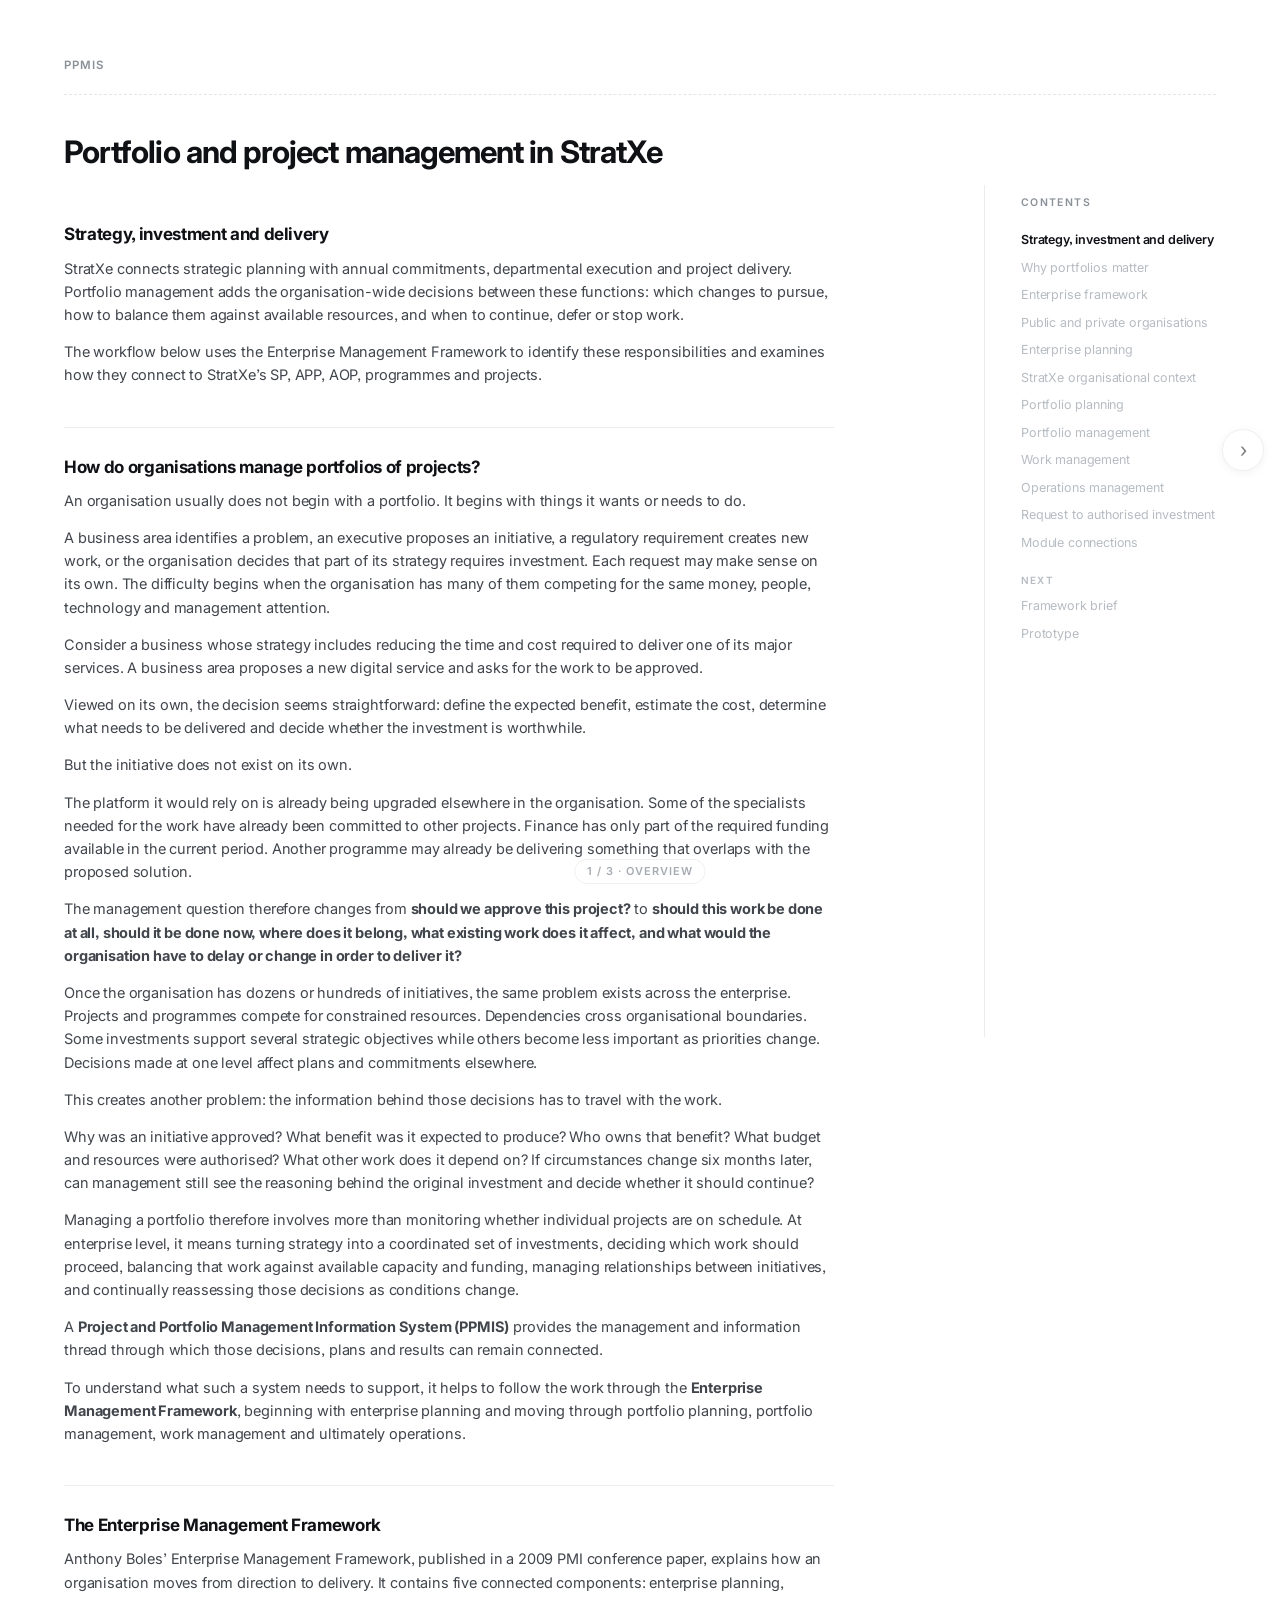
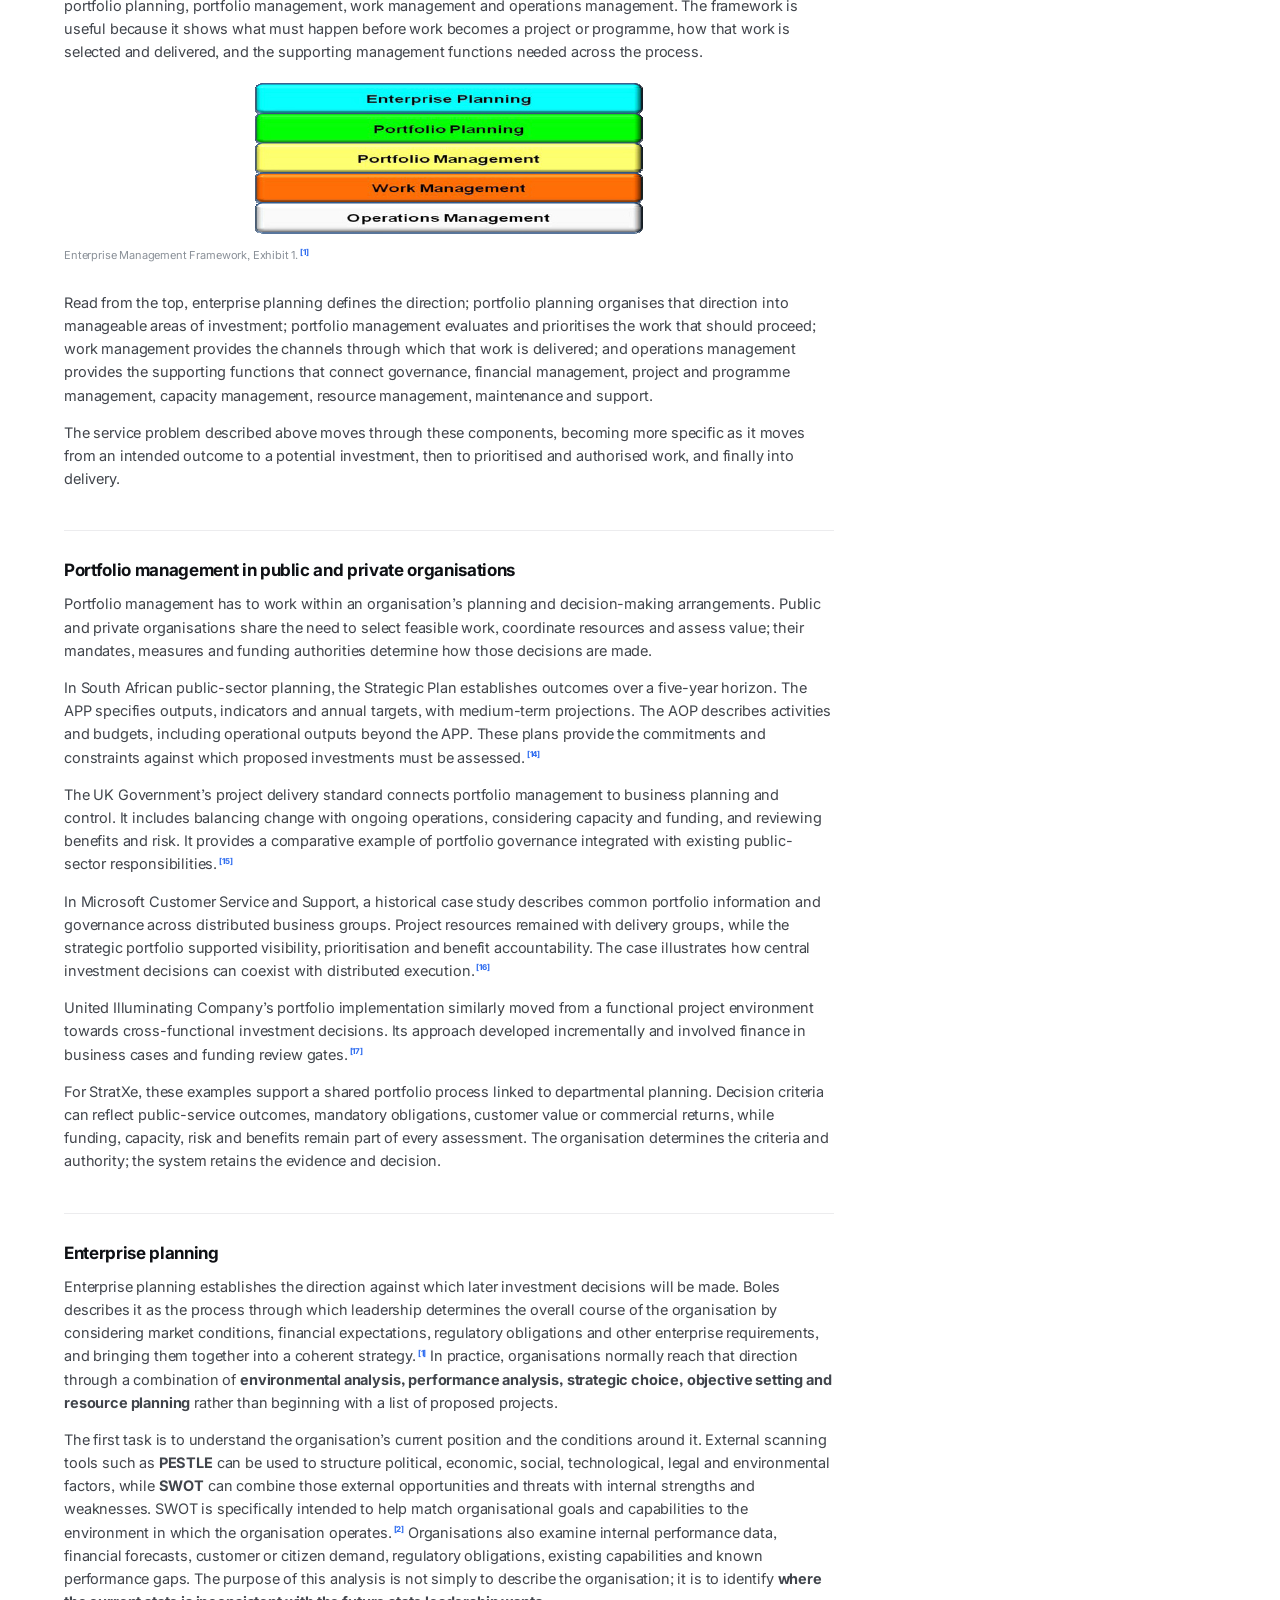
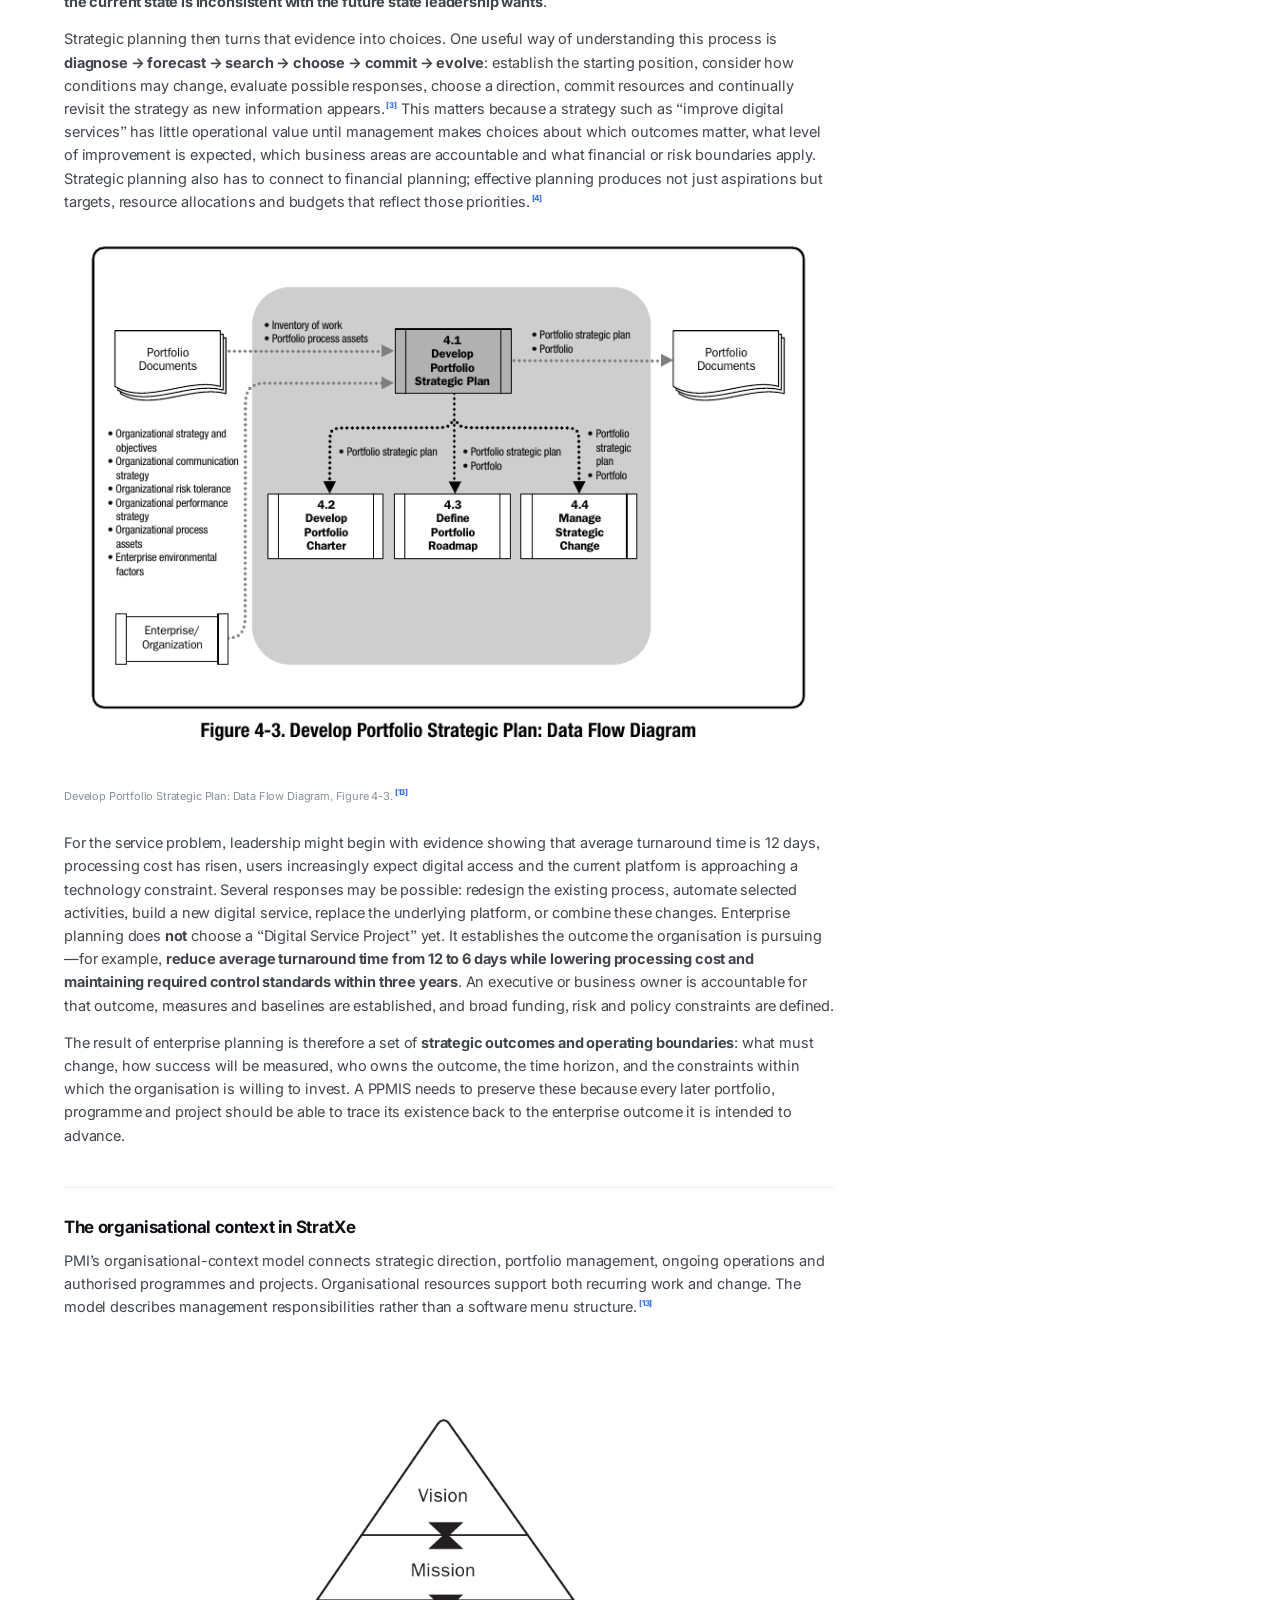
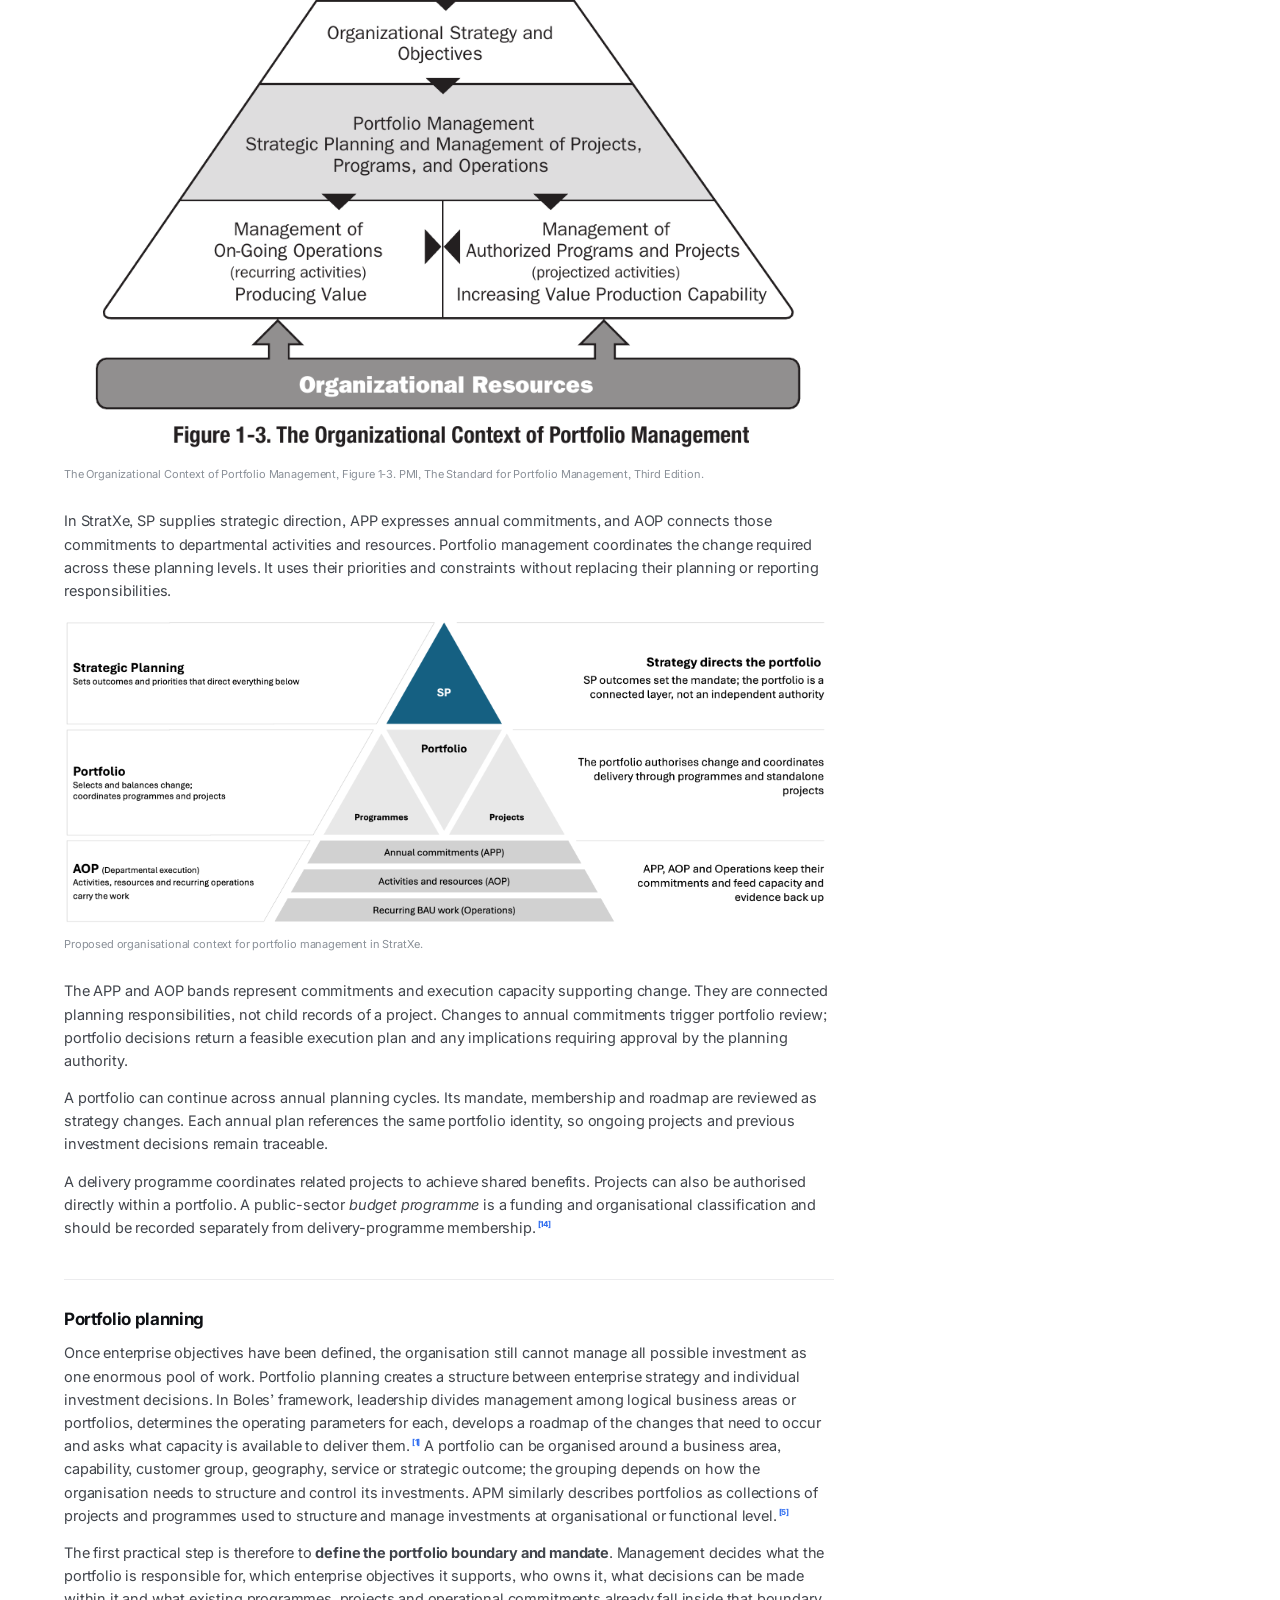
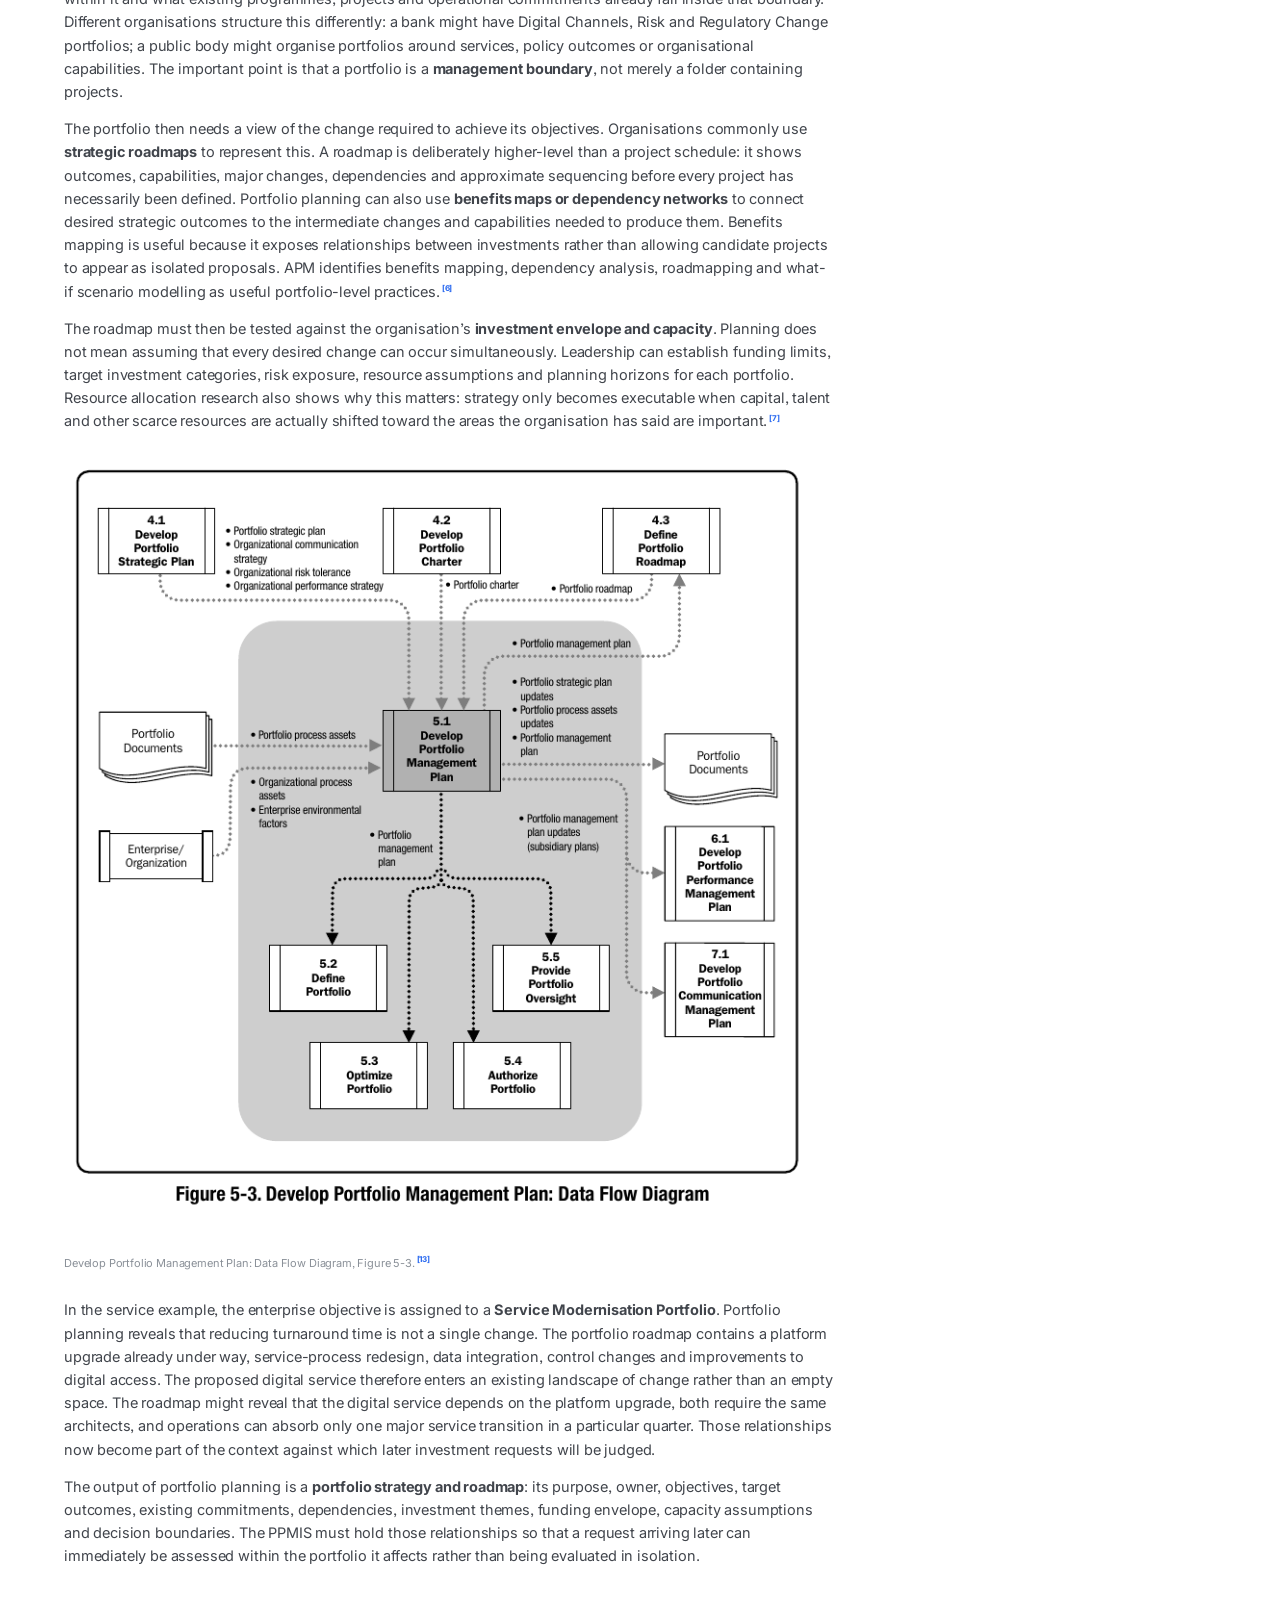
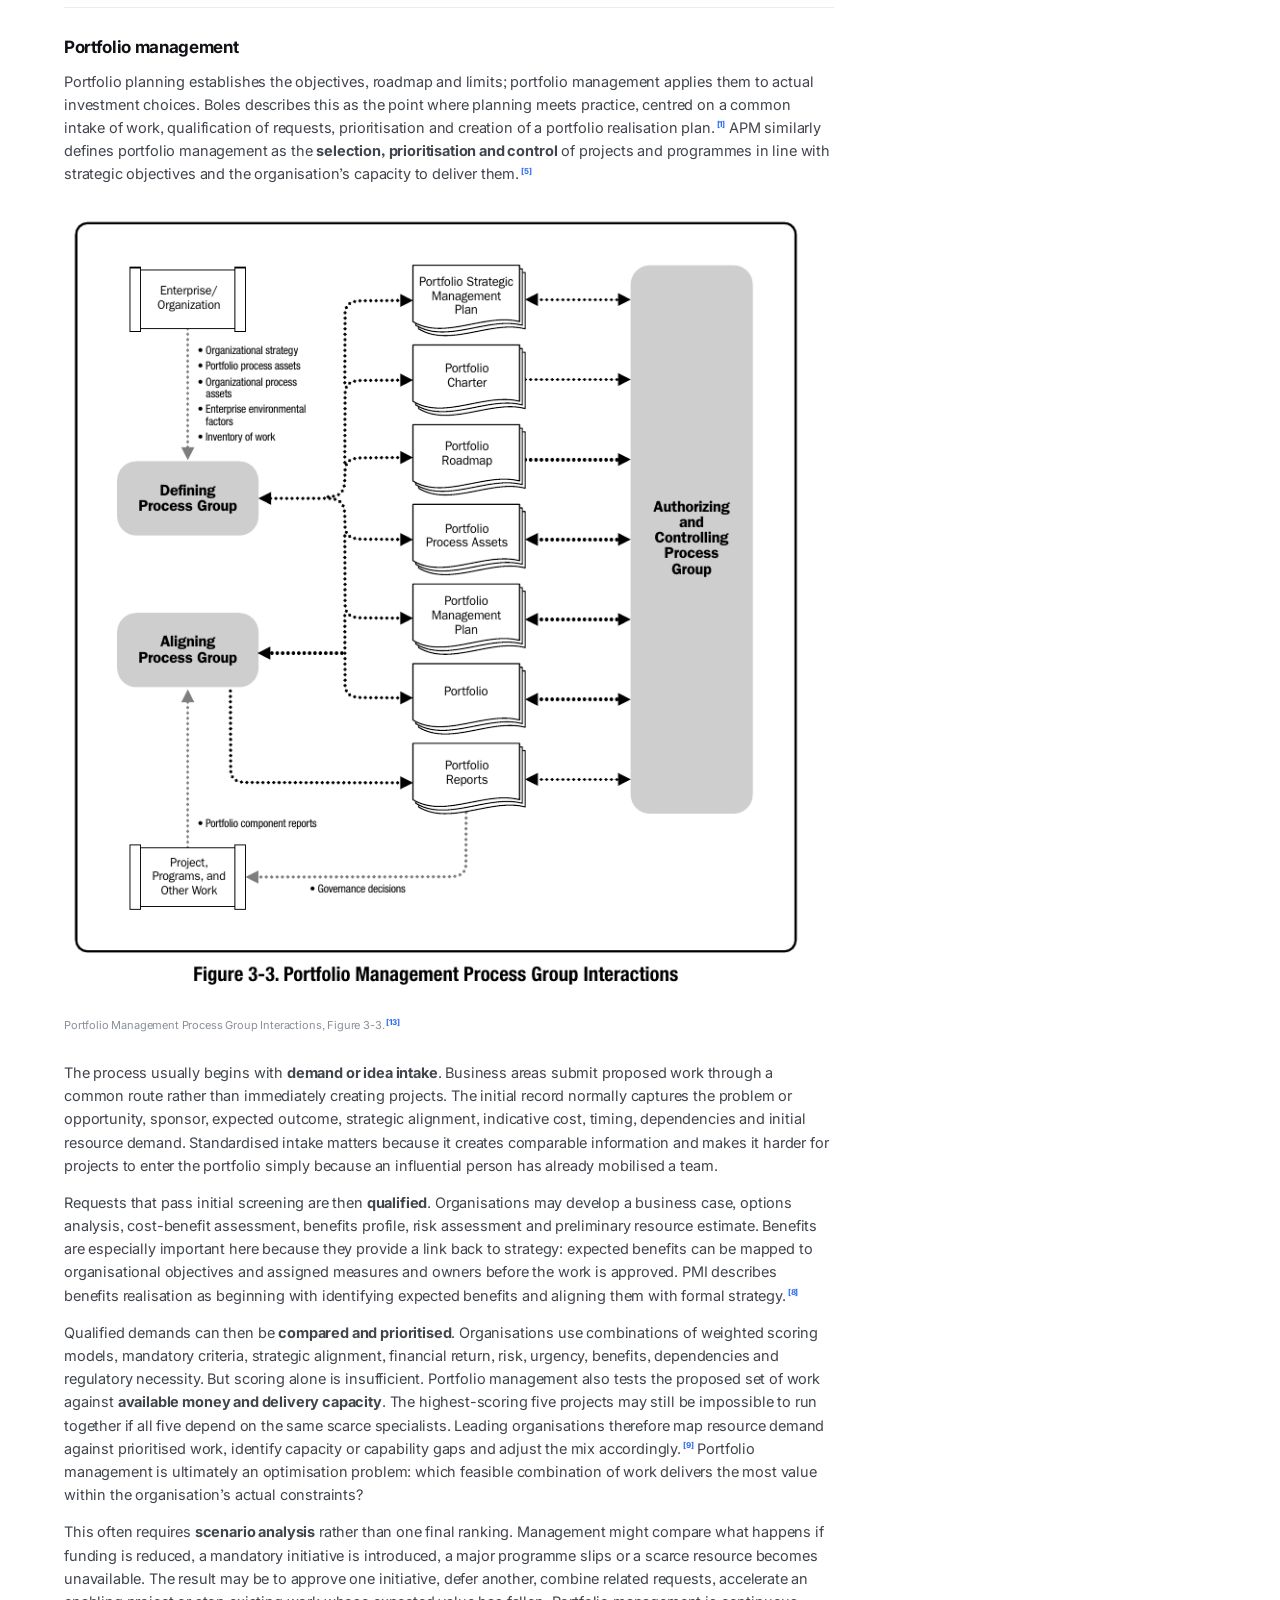
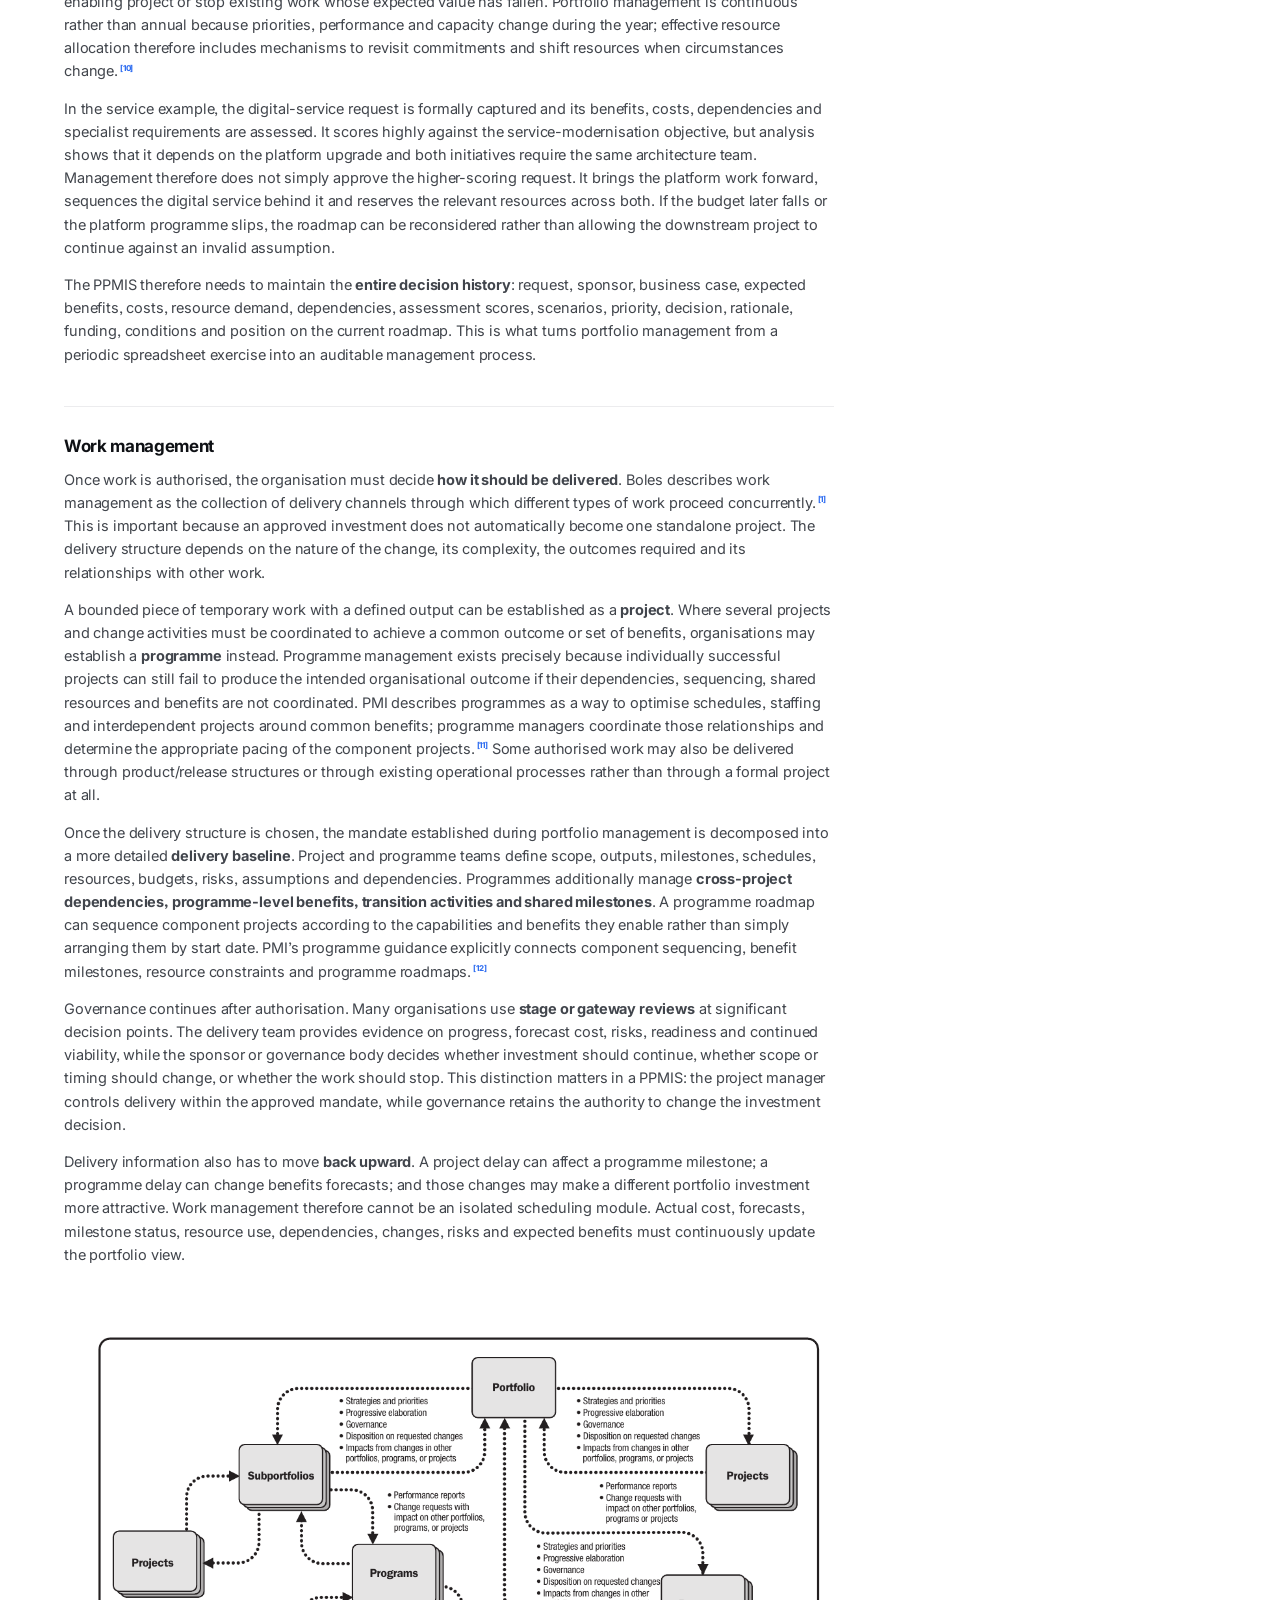
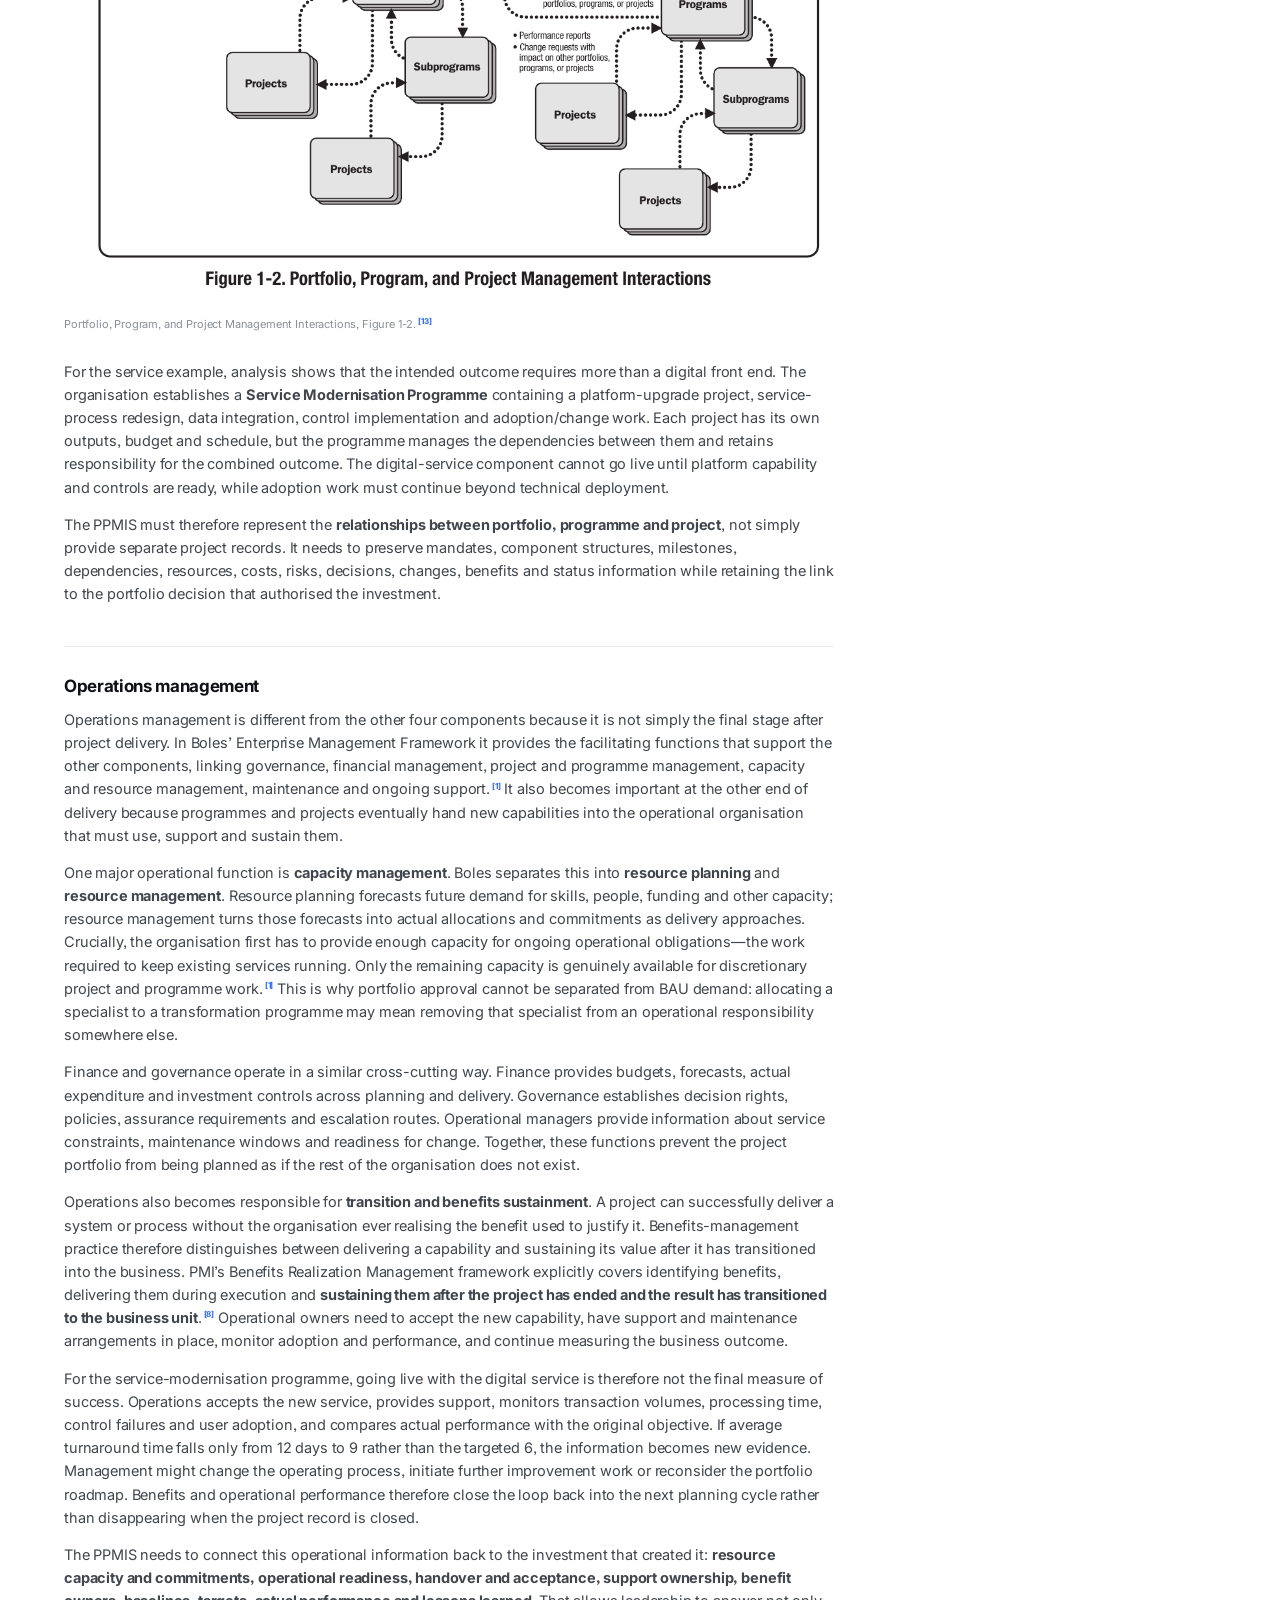
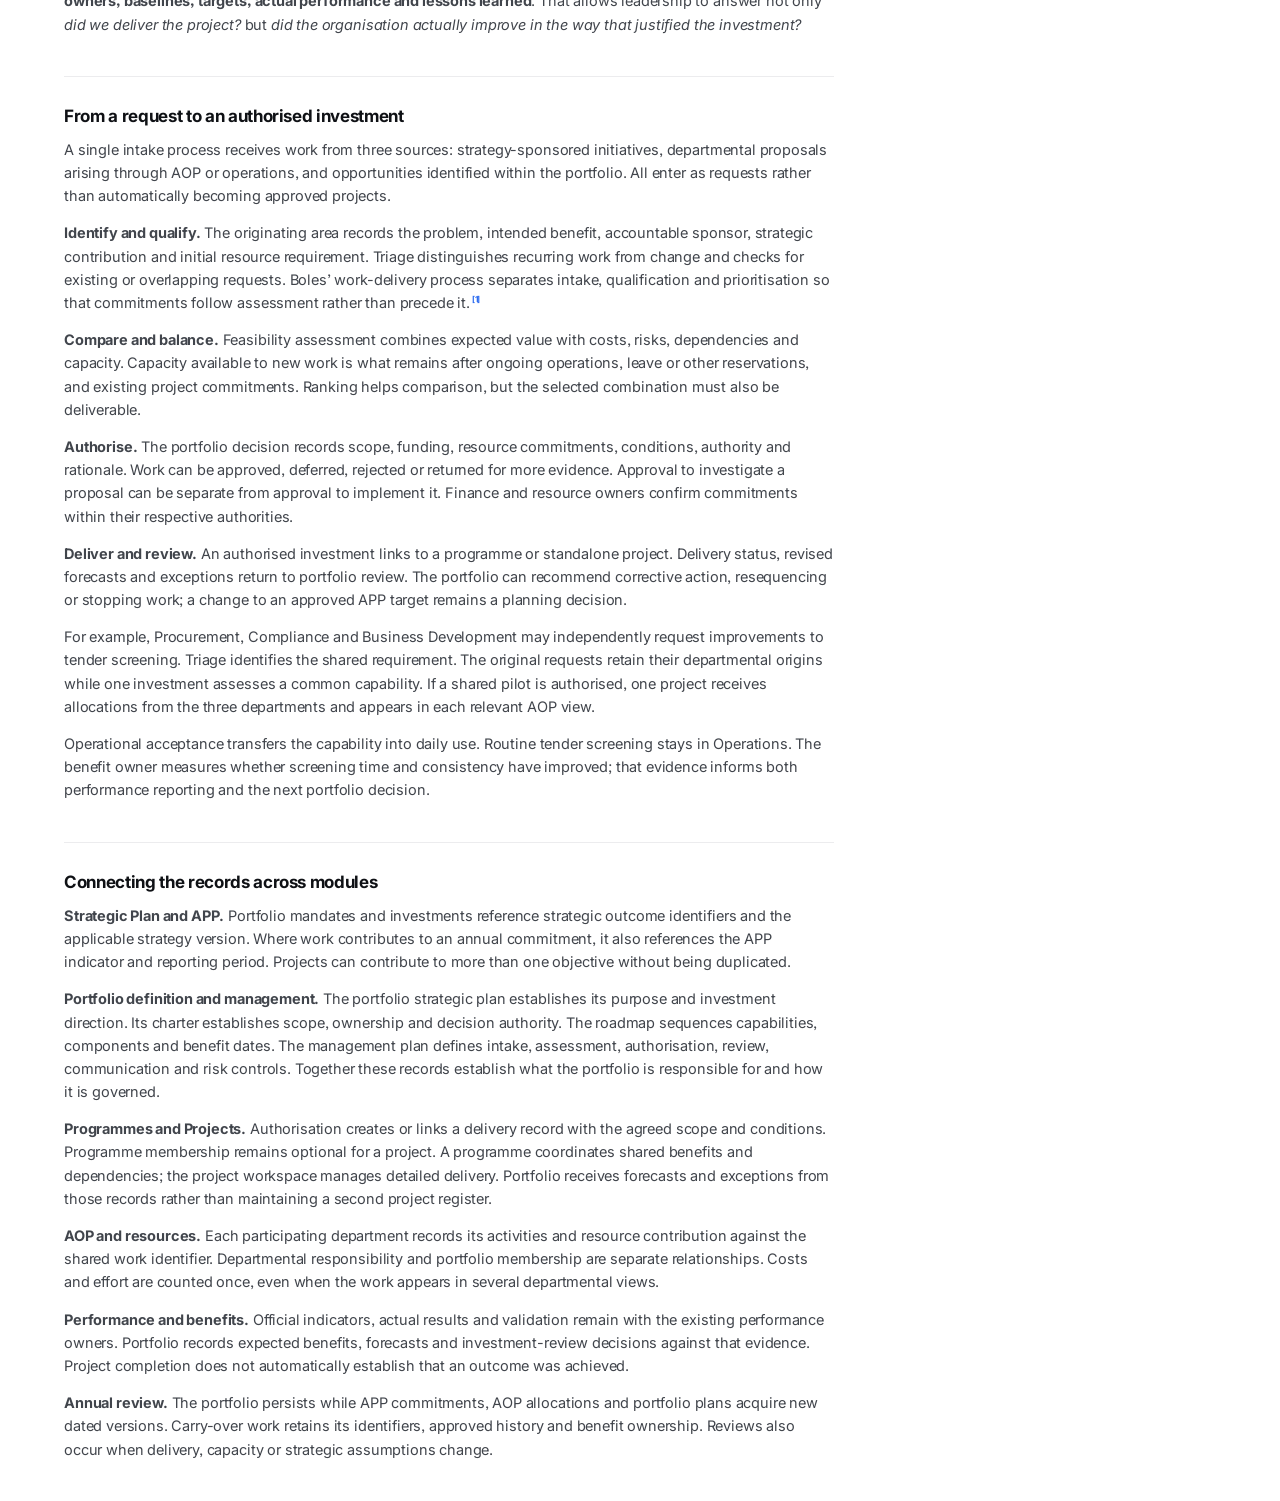
==== commit c372e49d: "public vs private sector" ====
--- a/index.html
+++ b/index.html
@@ -3,7 +3,7 @@
   <head>
     <meta charset="UTF-8" />
     <meta name="viewport" content="width=device-width, initial-scale=1.0" />
-    <title>PPMIS: From enterprise direction to delivered value</title>
+    <title>Portfolio and project management in StratXe</title>
     <link rel="preconnect" href="https://fonts.googleapis.com" />
     <link rel="preconnect" href="https://fonts.gstatic.com" crossorigin />
     <link
@@ -83,10 +83,25 @@
       <div class="crumb">
         <span>PPMIS</span>
       </div>
-      <h1>Project and Portfolio Management Information System</h1>
+      <h1>Portfolio and project management in StratXe</h1>
 
       <div class="grid">
         <main class="content">
+          <section class="sec" id="stratxe">
+            <h3 class="sec-t">Strategy, investment and delivery</h3>
+            <p>
+              StratXe connects strategic planning with annual commitments,
+              departmental execution and project delivery. Portfolio management
+              adds the organisation-wide decisions between these functions:
+              which changes to pursue, how to balance them against available
+              resources, and when to continue, defer or stop work.
+            </p>
+            <p>
+              The workflow below uses the Enterprise Management Framework to
+              identify these responsibilities and examines how they connect to
+              StratXe’s SP, APP, AOP, programmes and projects.
+            </p>
+          </section>
           <section class="sec" id="problem">
             <h3 class="sec-t">
               How do organisations manage portfolios of projects?
@@ -184,14 +199,14 @@
           <section class="sec" id="framework">
             <h3 class="sec-t">The Enterprise Management Framework</h3>
             <p>
-              The Enterprise Management Framework explains how an organisation
-              moves from direction to delivery. It contains five connected
-              components: enterprise planning, portfolio planning, portfolio
-              management, work management and operations management. The
-              framework is useful because it shows what must happen before work
-              becomes a project or programme, how that work is selected and
-              delivered, and the supporting management functions needed across
-              the process.
+              Anthony Boles’ Enterprise Management Framework, published in a
+              2009 PMI conference paper, explains how an organisation moves from
+              direction to delivery. It contains five connected components:
+              enterprise planning, portfolio planning, portfolio management,
+              work management and operations management. The framework is useful
+              because it shows what must happen before work becomes a project or
+              programme, how that work is selected and delivered, and the
+              supporting management functions needed across the process.
             </p>
             <figure class="source-figure plain">
               <a
@@ -235,6 +250,88 @@
             </p>
           </section>
 
+          <section class="sec" id="sector-research">
+            <h3 class="sec-t">
+              Portfolio management in public and private organisations
+            </h3>
+            <p>
+              Portfolio management has to work within an organisation’s planning
+              and decision-making arrangements. Public and private organisations
+              share the need to select feasible work, coordinate resources and
+              assess value; their mandates, measures and funding authorities
+              determine how those decisions are made.
+            </p>
+            <p>
+              In South African public-sector planning, the Strategic Plan
+              establishes outcomes over a five-year horizon. The APP specifies
+              outputs, indicators and annual targets, with medium-term
+              projections. The AOP describes activities and budgets, including
+              operational outputs beyond the APP. These plans provide the
+              commitments and constraints against which proposed investments
+              must be assessed.<sup class="cite"
+                ><a
+                  href="https://www.treasury.gov.za/legislation/pfma/TreasuryInstruction/Guidelines%20for%20Implementation%20of%20the%20Revised%20Framework%20for%20Strategic%20Plans%20and%20Annual%20Performance%20Plans.pdf"
+                  target="_blank"
+                  rel="noopener"
+                  >[14]</a
+                ></sup
+              >
+            </p>
+            <p>
+              The UK Government’s project delivery standard connects portfolio
+              management to business planning and control. It includes balancing
+              change with ongoing operations, considering capacity and funding,
+              and reviewing benefits and risk. It provides a comparative example
+              of portfolio governance integrated with existing public-sector
+              responsibilities.<sup class="cite"
+                ><a
+                  href="https://projectdelivery.gov.uk/library-products/government-functional-standard-govs-002-project-delivery/"
+                  target="_blank"
+                  rel="noopener"
+                  >[15]</a
+                ></sup
+              >
+            </p>
+            <p>
+              In Microsoft Customer Service and Support, a historical case study
+              describes common portfolio information and governance across
+              distributed business groups. Project resources remained with
+              delivery groups, while the strategic portfolio supported
+              visibility, prioritisation and benefit accountability. The case
+              illustrates how central investment decisions can coexist with
+              distributed execution.<sup class="cite"
+                ><a
+                  href="https://www.pmi.org/learning/library/2022/02/25/22/01/strategic-portfolio-management-transform-global-organization-6650"
+                  target="_blank"
+                  rel="noopener"
+                  >[16]</a
+                ></sup
+              >
+            </p>
+            <p>
+              United Illuminating Company’s portfolio implementation similarly
+              moved from a functional project environment towards
+              cross-functional investment decisions. Its approach developed
+              incrementally and involved finance in business cases and funding
+              review gates.<sup class="cite"
+                ><a
+                  href="https://www.pmi.org/learning/library/journey-project-portfolio-management-case-study-1070"
+                  target="_blank"
+                  rel="noopener"
+                  >[17]</a
+                ></sup
+              >
+            </p>
+            <p>
+              For StratXe, these examples support a shared portfolio process
+              linked to departmental planning. Decision criteria can reflect
+              public-service outcomes, mandatory obligations, customer value or
+              commercial returns, while funding, capacity, risk and benefits
+              remain part of every assessment. The organisation determines the
+              criteria and authority; the system retains the evidence and
+              decision.
+            </p>
+          </section>
           <section class="sec" id="enterprise-planning">
             <h3 class="sec-t">Enterprise planning</h3>
             <p>
@@ -380,6 +477,90 @@
             </p>
           </section>
 
+          <section class="sec" id="stratxe-context">
+            <h3 class="sec-t">The organisational context in StratXe</h3>
+            <p>
+              PMI’s organisational-context model connects strategic direction,
+              portfolio management, ongoing operations and authorised programmes
+              and projects. Organisational resources support both recurring work
+              and change. The model describes management responsibilities rather
+              than a software menu structure.<sup class="cite"
+                ><a
+                  href="https://www.pmi.org/-/media/pmi/documents/public/pdf/certifications/standard-for-portfolio-management-third-edition.pdf#page=20"
+                  target="_blank"
+                  rel="noopener"
+                  >[13]</a
+                ></sup
+              >
+            </p>
+            <figure class="source-figure wide">
+              <a
+                href="https://www.pmi.org/-/media/pmi/documents/public/pdf/certifications/standard-for-portfolio-management-third-edition.pdf#page=20"
+                target="_blank"
+                rel="noopener"
+                ><img
+                  src="assets/pmi-organizational-context.png"
+                  alt="PMI organisational context: strategy, portfolio management, operations, programmes and projects supported by organisational resources"
+              /></a>
+              <figcaption>
+                The Organizational Context of Portfolio Management, Figure 1-3.
+                PMI, The Standard for Portfolio Management, Third Edition.
+              </figcaption>
+            </figure>
+            <p>
+              In StratXe, SP supplies strategic direction, APP expresses annual
+              commitments, and AOP connects those commitments to departmental
+              activities and resources. Portfolio management coordinates the
+              change required across these planning levels. It uses their
+              priorities and constraints without replacing their planning or
+              reporting responsibilities.
+            </p>
+            <figure class="source-figure wide">
+              <a
+                href="assets/stratxe-organisational-context.png"
+                target="_blank"
+                rel="noopener"
+                ><img
+                  src="assets/stratxe-organisational-context.png"
+                  width="4189"
+                  height="1636"
+                  alt="Proposed StratXe model: SP directs portfolio, programmes and projects, with APP commitments, AOP activities and resources, and recurring operations"
+              /></a>
+              <figcaption>
+                Proposed organisational context for portfolio management in
+                StratXe.
+              </figcaption>
+            </figure>
+            <p>
+              The APP and AOP bands represent commitments and execution capacity
+              supporting change. They are connected planning responsibilities,
+              not child records of a project. Changes to annual commitments
+              trigger portfolio review; portfolio decisions return a feasible
+              execution plan and any implications requiring approval by the
+              planning authority.
+            </p>
+            <p>
+              A portfolio can continue across annual planning cycles. Its
+              mandate, membership and roadmap are reviewed as strategy changes.
+              Each annual plan references the same portfolio identity, so
+              ongoing projects and previous investment decisions remain
+              traceable.
+            </p>
+            <p>
+              A delivery programme coordinates related projects to achieve
+              shared benefits. Projects can also be authorised directly within a
+              portfolio. A public-sector <em>budget programme</em> is a funding
+              and organisational classification and should be recorded
+              separately from delivery-programme membership.<sup class="cite"
+                ><a
+                  href="https://www.treasury.gov.za/legislation/pfma/TreasuryInstruction/Guidelines%20for%20Implementation%20of%20the%20Revised%20Framework%20for%20Strategic%20Plans%20and%20Annual%20Performance%20Plans.pdf"
+                  target="_blank"
+                  rel="noopener"
+                  >[14]</a
+                ></sup
+              >
+            </p>
+          </section>
           <section class="sec" id="portfolio-planning">
             <h3 class="sec-t">Portfolio planning</h3>
             <p>
@@ -878,31 +1059,6 @@
               somewhere else.
             </p>
 
-            <figure class="source-figure wide">
-              <a
-                href="https://www.pmi.org/-/media/pmi/documents/public/pdf/certifications/standard-for-portfolio-management-third-edition.pdf"
-                target="_blank"
-                rel="noopener"
-              >
-                <img
-                  src="assets/pmi-organizational-context.png"
-                  alt="PMI organisational context of portfolio management showing strategy flowing into portfolio management, ongoing operations, programmes and projects"
-                />
-              </a>
-              <figcaption>
-                The Organizational Context of Portfolio Management, Figure
-                1-3.<sup class="cite"
-                  ><a
-                    href="https://www.pmi.org/-/media/pmi/documents/public/pdf/certifications/standard-for-portfolio-management-third-edition.pdf"
-                    target="_blank"
-                    rel="noopener"
-                    aria-label="Source 13"
-                    >[13]</a
-                  ></sup
-                >
-              </figcaption>
-            </figure>
-
             <p>
               Finance and governance operate in a similar cross-cutting way.
               Finance provides budgets, forecasts, actual expenditure and
@@ -970,20 +1126,143 @@
               >
             </p>
           </section>
+          <section class="sec" id="stratxe-workflow">
+            <h3 class="sec-t">From a request to an authorised investment</h3>
+            <p>
+              A single intake process receives work from three sources:
+              strategy-sponsored initiatives, departmental proposals arising
+              through AOP or operations, and opportunities identified within the
+              portfolio. All enter as requests rather than automatically
+              becoming approved projects.
+            </p>
+            <p>
+              <strong>Identify and qualify.</strong> The originating area
+              records the problem, intended benefit, accountable sponsor,
+              strategic contribution and initial resource requirement. Triage
+              distinguishes recurring work from change and checks for existing
+              or overlapping requests. Boles’ work-delivery process separates
+              intake, qualification and prioritisation so that commitments
+              follow assessment rather than precede it.<sup class="cite"
+                ><a
+                  href="https://www.pmi.org/learning/library/work-delivery-process-project-portfolio-management-6680"
+                  target="_blank"
+                  rel="noopener"
+                  >[1]</a
+                ></sup
+              >
+            </p>
+            <p>
+              <strong>Compare and balance.</strong> Feasibility assessment
+              combines expected value with costs, risks, dependencies and
+              capacity. Capacity available to new work is what remains after
+              ongoing operations, leave or other reservations, and existing
+              project commitments. Ranking helps comparison, but the selected
+              combination must also be deliverable.
+            </p>
+            <p>
+              <strong>Authorise.</strong> The portfolio decision records scope,
+              funding, resource commitments, conditions, authority and
+              rationale. Work can be approved, deferred, rejected or returned
+              for more evidence. Approval to investigate a proposal can be
+              separate from approval to implement it. Finance and resource
+              owners confirm commitments within their respective authorities.
+            </p>
+            <p>
+              <strong>Deliver and review.</strong> An authorised investment
+              links to a programme or standalone project. Delivery status,
+              revised forecasts and exceptions return to portfolio review. The
+              portfolio can recommend corrective action, resequencing or
+              stopping work; a change to an approved APP target remains a
+              planning decision.
+            </p>
+            <p>
+              For example, Procurement, Compliance and Business Development may
+              independently request improvements to tender screening. Triage
+              identifies the shared requirement. The original requests retain
+              their departmental origins while one investment assesses a common
+              capability. If a shared pilot is authorised, one project receives
+              allocations from the three departments and appears in each
+              relevant AOP view.
+            </p>
+            <p>
+              Operational acceptance transfers the capability into daily use.
+              Routine tender screening stays in Operations. The benefit owner
+              measures whether screening time and consistency have improved;
+              that evidence informs both performance reporting and the next
+              portfolio decision.
+            </p>
+          </section>
+          <section class="sec" id="stratxe-records">
+            <h3 class="sec-t">Connecting the records across modules</h3>
+            <p>
+              <strong>Strategic Plan and APP.</strong> Portfolio mandates and
+              investments reference strategic outcome identifiers and the
+              applicable strategy version. Where work contributes to an annual
+              commitment, it also references the APP indicator and reporting
+              period. Projects can contribute to more than one objective without
+              being duplicated.
+            </p>
+            <p>
+              <strong>Portfolio definition and management.</strong> The
+              portfolio strategic plan establishes its purpose and investment
+              direction. Its charter establishes scope, ownership and decision
+              authority. The roadmap sequences capabilities, components and
+              benefit dates. The management plan defines intake, assessment,
+              authorisation, review, communication and risk controls. Together
+              these records establish what the portfolio is responsible for and
+              how it is governed.
+            </p>
+            <p>
+              <strong>Programmes and Projects.</strong> Authorisation creates or
+              links a delivery record with the agreed scope and conditions.
+              Programme membership remains optional for a project. A programme
+              coordinates shared benefits and dependencies; the project
+              workspace manages detailed delivery. Portfolio receives forecasts
+              and exceptions from those records rather than maintaining a second
+              project register.
+            </p>
+            <p>
+              <strong>AOP and resources.</strong> Each participating department
+              records its activities and resource contribution against the
+              shared work identifier. Departmental responsibility and portfolio
+              membership are separate relationships. Costs and effort are
+              counted once, even when the work appears in several departmental
+              views.
+            </p>
+            <p>
+              <strong>Performance and benefits.</strong> Official indicators,
+              actual results and validation remain with the existing performance
+              owners. Portfolio records expected benefits, forecasts and
+              investment-review decisions against that evidence. Project
+              completion does not automatically establish that an outcome was
+              achieved.
+            </p>
+            <p>
+              <strong>Annual review.</strong> The portfolio persists while APP
+              commitments, AOP allocations and portfolio plans acquire new dated
+              versions. Carry-over work retains its identifiers, approved
+              history and benefit ownership. Reviews also occur when delivery,
+              capacity or strategic assumptions change.
+            </p>
+          </section>
         </main>
 
         <nav class="toc" id="toc">
           <h4>Contents</h4>
-          <div class="glabel">The problem</div>
-          <a href="#problem">Why portfolios matter</a>
-          <a href="#framework">Enterprise framework</a>
-          <div class="glabel">The five components</div>
-          <a href="#enterprise-planning">1 · Enterprise planning</a>
-          <a href="#portfolio-planning">2 · Portfolio planning</a>
-          <a href="#portfolio-management">3 · Portfolio management</a>
-          <a href="#work-management">4 · Work management</a>
-          <a href="#operations-management">5 · Operations management</a>
+          <a href="#stratxe">Strategy, investment and delivery</a
+          ><a href="#problem">Why portfolios matter</a
+          ><a href="#framework">Enterprise framework</a
+          ><a href="#sector-research">Public and private organisations</a
+          ><a href="#enterprise-planning">Enterprise planning</a
+          ><a href="#stratxe-context">StratXe organisational context</a
+          ><a href="#portfolio-planning">Portfolio planning</a
+          ><a href="#portfolio-management">Portfolio management</a
+          ><a href="#work-management">Work management</a
+          ><a href="#operations-management">Operations management</a
+          ><a href="#stratxe-workflow">Request to authorised investment</a
+          ><a href="#stratxe-records">Module connections</a>
           <div class="glabel">Next</div>
+          <a href="framework-brief.html">Framework brief</a>
           <a href="prototype.html">Prototype</a>
         </nav>
       </div>
